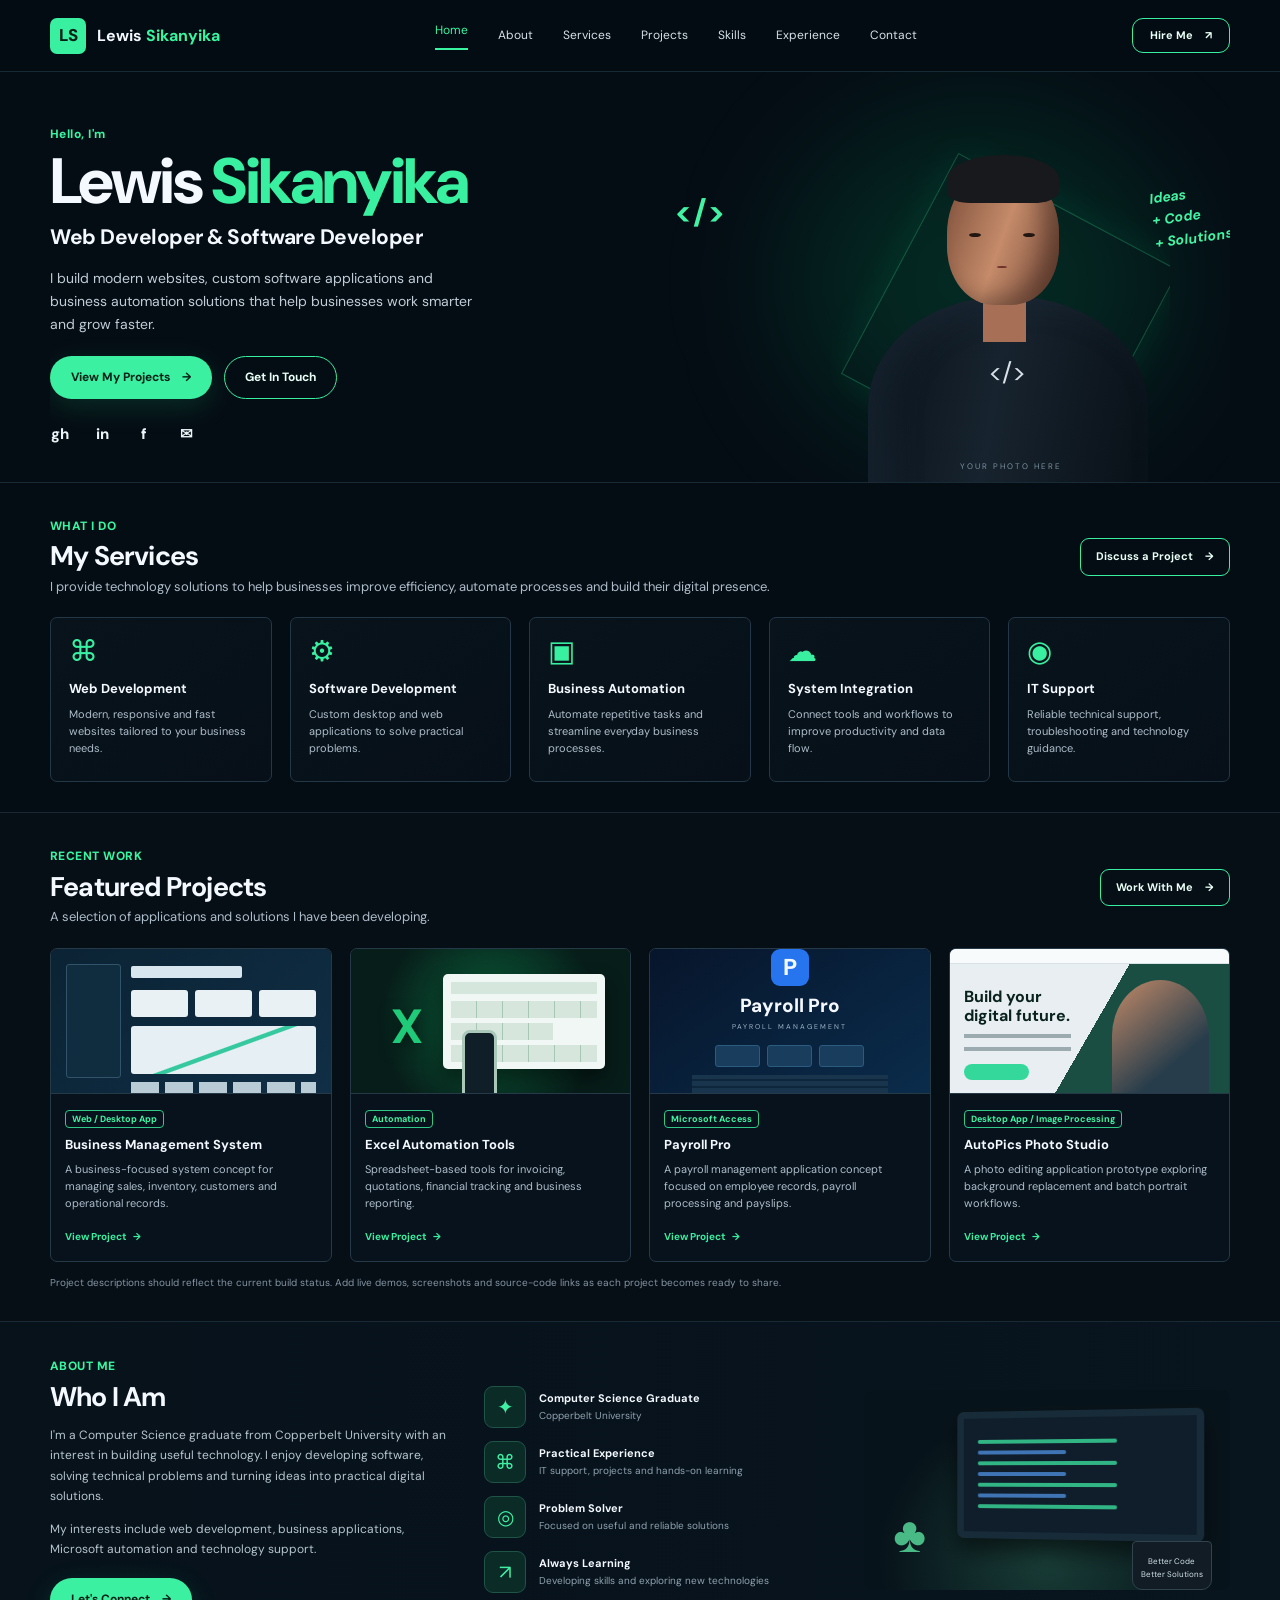
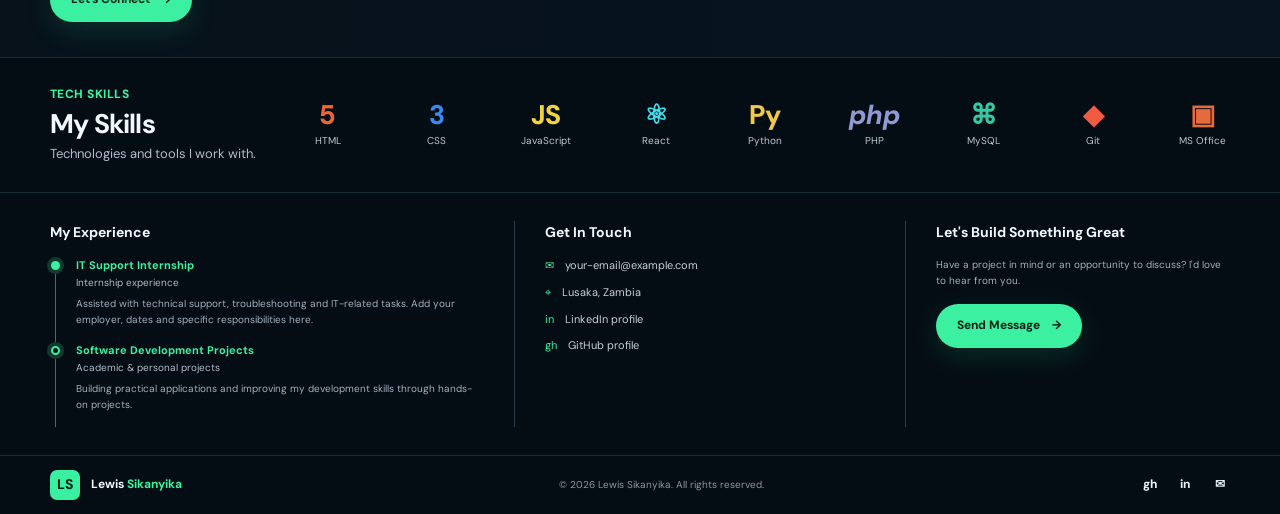
==== index.html @ c4af0a6b "Initial portfolio commit" ====
<!DOCTYPE html>
<html lang="en">
<head>
  <meta charset="UTF-8" />
  <meta name="viewport" content="width=device-width, initial-scale=1.0" />
  <meta name="description" content="Lewis Sikanyika — Computer Science graduate and software developer building websites, software applications and business automation solutions." />
  <title>Lewis Sikanyika | Software Developer</title>
  <link rel="preconnect" href="https://fonts.googleapis.com">
  <link rel="preconnect" href="https://fonts.gstatic.com" crossorigin>
  <link href="https://fonts.googleapis.com/css2?family=DM+Sans:wght@400;500;600;700;800&display=swap" rel="stylesheet">
  <link rel="stylesheet" href="style.css" />
</head>
<body>
  <header class="site-header">
    <div class="nav-wrap">
      <a class="brand" href="#home" aria-label="Lewis Sikanyika home">
        <span class="brand-mark">LS</span><span>Lewis <b>Sikanyika</b></span>
      </a>
      <button class="menu-toggle" id="menuToggle" aria-label="Open navigation" aria-expanded="false"><span></span><span></span><span></span></button>
      <nav class="nav-links" id="navLinks">
        <a class="active" href="#home">Home</a><a href="#about">About</a><a href="#services">Services</a>
        <a href="#projects">Projects</a><a href="#skills">Skills</a><a href="#experience">Experience</a><a href="#contact">Contact</a>
      </nav>
      <a class="button button-outline nav-cta" href="#contact">Hire Me <span>↗</span></a>
    </div>
  </header>

  <main>
    <section class="hero section-shell" id="home">
      <div class="hero-copy">
        <p class="eyebrow">Hello, I'm</p>
        <h1>Lewis <span>Sikanyika</span></h1>
        <h2>Web Developer &amp; Software Developer</h2>
        <p class="hero-description">I build modern websites, custom software applications and business automation solutions that help businesses work smarter and grow faster.</p>
        <div class="hero-actions">
          <a class="button button-primary" href="#projects">View My Projects <span>→</span></a>
          <a class="button button-ghost" href="#contact">Get In Touch</a>
        </div>
        <div class="social-links" aria-label="Social links">
          <a href="https://github.com/" target="_blank" rel="noreferrer" aria-label="GitHub">gh</a>
          <a href="https://www.linkedin.com/" target="_blank" rel="noreferrer" aria-label="LinkedIn">in</a>
          <a href="https://www.facebook.com/" target="_blank" rel="noreferrer" aria-label="Facebook">f</a>
          <a href="mailto:your-email@example.com" aria-label="Email">✉</a>
        </div>
      </div>
      <div class="hero-visual">
        <div class="hero-glow"></div>
        <div class="code-float code-one">&lt;/&gt;</div>
        <div class="code-float code-two">Ideas<br>+ Code<br>+ Solutions</div>
        <div class="portrait-placeholder">
          <div class="portrait-orbit"></div>
          <div class="portrait-head"></div>
          <div class="portrait-neck"></div>
          <div class="portrait-body"><span class="hoodie-mark">&lt;/&gt;</span></div>
          <div class="portrait-caption">YOUR PHOTO HERE</div>
        </div>
      </div>
    </section>

    <section class="section-block" id="services">
      <div class="section-shell">
        <div class="section-heading split-heading">
          <div><p class="eyebrow">WHAT I DO</p><h2>My Services</h2><p>I provide technology solutions to help businesses improve efficiency, automate processes and build their digital presence.</p></div>
          <a class="button button-outline small-button" href="#contact">Discuss a Project <span>→</span></a>
        </div>
        <div class="service-grid">
          <article class="service-card"><div class="service-icon">⌘</div><h3>Web Development</h3><p>Modern, responsive and fast websites tailored to your business needs.</p></article>
          <article class="service-card"><div class="service-icon">⚙</div><h3>Software Development</h3><p>Custom desktop and web applications to solve practical problems.</p></article>
          <article class="service-card"><div class="service-icon">▣</div><h3>Business Automation</h3><p>Automate repetitive tasks and streamline everyday business processes.</p></article>
          <article class="service-card"><div class="service-icon">☁</div><h3>System Integration</h3><p>Connect tools and workflows to improve productivity and data flow.</p></article>
          <article class="service-card"><div class="service-icon">◉</div><h3>IT Support</h3><p>Reliable technical support, troubleshooting and technology guidance.</p></article>
        </div>
      </div>
    </section>

    <section class="section-block projects-section" id="projects">
      <div class="section-shell">
        <div class="section-heading split-heading">
          <div><p class="eyebrow">RECENT WORK</p><h2>Featured Projects</h2><p>A selection of applications and solutions I have been developing.</p></div>
          <a class="button button-outline small-button" href="#contact">Work With Me <span>→</span></a>
        </div>
        <div class="project-grid">
          <article class="project-card">
            <div class="project-preview dashboard-preview"><div class="mock-sidebar"></div><div class="mock-main"><div class="mock-top"></div><div class="mock-stats"><i></i><i></i><i></i></div><div class="mock-chart"></div><div class="mock-lines"></div></div></div>
            <div class="project-info"><span class="tag">Web / Desktop App</span><h3>Business Management System</h3><p>A business-focused system concept for managing sales, inventory, customers and operational records.</p><a href="#contact" class="text-link">View Project <span>→</span></a></div>
          </article>
          <article class="project-card">
            <div class="project-preview excel-preview"><div class="excel-badge">X</div><div class="sheet-window"><div class="sheet-toolbar"></div><div class="sheet-grid"></div><div class="sheet-grid short"></div><div class="sheet-grid"></div></div><div class="phone-mini"></div></div>
            <div class="project-info"><span class="tag">Automation</span><h3>Excel Automation Tools</h3><p>Spreadsheet-based tools for invoicing, quotations, financial tracking and business reporting.</p><a href="#contact" class="text-link">View Project <span>→</span></a></div>
          </article>
          <article class="project-card">
            <div class="project-preview payroll-preview"><div class="payroll-logo">P</div><div class="payroll-title">Payroll Pro</div><div class="payroll-sub">PAYROLL MANAGEMENT</div><div class="payroll-panels"><i></i><i></i><i></i></div><div class="payroll-table"></div></div>
            <div class="project-info"><span class="tag">Microsoft Access</span><h3>Payroll Pro</h3><p>A payroll management application concept focused on employee records, payroll processing and payslips.</p><a href="#contact" class="text-link">View Project <span>→</span></a></div>
          </article>
          <article class="project-card">
            <div class="project-preview website-preview"><div class="website-nav"></div><div class="website-copy"><b>Build your<br>digital future.</b><i></i><i></i><span></span></div><div class="website-image"></div></div>
            <div class="project-info"><span class="tag">Desktop App / Image Processing</span><h3>AutoPics Photo Studio</h3><p>A photo editing application prototype exploring background replacement and batch portrait workflows.</p><a href="#contact" class="text-link">View Project <span>→</span></a></div>
          </article>
        </div>
        <p class="project-note">Project descriptions should reflect the current build status. Add live demos, screenshots and source-code links as each project becomes ready to share.</p>
      </div>
    </section>

    <section class="about-section" id="about">
      <div class="section-shell about-layout">
        <div class="about-copy"><p class="eyebrow">ABOUT ME</p><h2>Who I Am</h2><p>I'm a Computer Science graduate from Copperbelt University with an interest in building useful technology. I enjoy developing software, solving technical problems and turning ideas into practical digital solutions.</p><p>My interests include web development, business applications, Microsoft automation and technology support.</p><a class="button button-primary" href="#contact">Let's Connect <span>→</span></a></div>
        <div class="about-highlights">
          <div class="highlight"><span class="highlight-icon">✦</span><div><b>Computer Science Graduate</b><small>Copperbelt University</small></div></div>
          <div class="highlight"><span class="highlight-icon">⌘</span><div><b>Practical Experience</b><small>IT support, projects and hands-on learning</small></div></div>
          <div class="highlight"><span class="highlight-icon">◎</span><div><b>Problem Solver</b><small>Focused on useful and reliable solutions</small></div></div>
          <div class="highlight"><span class="highlight-icon">↗</span><div><b>Always Learning</b><small>Developing skills and exploring new technologies</small></div></div>
        </div>
        <div class="workspace-art"><div class="monitor"><div class="monitor-code"><i></i><i></i><i></i><i></i><i></i><i></i><i></i></div></div><div class="desk-plant">♣</div><div class="desk-cup">Better Code<br>Better Solutions</div></div>
      </div>
    </section>

    <section class="section-block skills-section" id="skills">
      <div class="section-shell skills-layout">
        <div><p class="eyebrow">TECH SKILLS</p><h2>My Skills</h2><p>Technologies and tools I work with.</p></div>
        <div class="skill-list">
          <div class="skill"><b class="skill-html">5</b><span>HTML</span></div><div class="skill"><b class="skill-css">3</b><span>CSS</span></div>
          <div class="skill"><b class="skill-js">JS</b><span>JavaScript</span></div><div class="skill"><b class="skill-react">⚛</b><span>React</span></div>
          <div class="skill"><b class="skill-python">Py</b><span>Python</span></div><div class="skill"><b class="skill-php">php</b><span>PHP</span></div>
          <div class="skill"><b class="skill-db">⌘</b><span>MySQL</span></div><div class="skill"><b class="skill-git">◆</b><span>Git</span></div>
          <div class="skill"><b class="skill-office">▣</b><span>MS Office</span></div>
        </div>
      </div>
    </section>

    <section class="section-block bottom-section" id="experience">
      <div class="section-shell bottom-grid">
        <div class="experience"><h3>My Experience</h3><div class="timeline-item"><span class="timeline-dot"></span><b>IT Support Internship</b><small>Internship experience</small><p>Assisted with technical support, troubleshooting and IT-related tasks. Add your employer, dates and specific responsibilities here.</p></div><div class="timeline-item"><span class="timeline-dot hollow"></span><b>Software Development Projects</b><small>Academic &amp; personal projects</small><p>Building practical applications and improving my development skills through hands-on projects.</p></div></div>
        <div class="contact-details" id="contact"><h3>Get In Touch</h3><a href="mailto:your-email@example.com">✉ <span>your-email@example.com</span></a><p>⌖ <span>Lusaka, Zambia</span></p><a href="https://www.linkedin.com/" target="_blank" rel="noreferrer">in <span>LinkedIn profile</span></a><a href="https://github.com/" target="_blank" rel="noreferrer">gh <span>GitHub profile</span></a></div>
        <div class="contact-cta"><h3>Let's Build Something Great</h3><p>Have a project in mind or an opportunity to discuss? I'd love to hear from you.</p><a class="button button-primary" href="mailto:your-email@example.com">Send Message <span>→</span></a></div>
      </div>
    </section>
  </main>

  <footer class="site-footer"><div class="section-shell footer-inner"><a class="brand" href="#home"><span class="brand-mark">LS</span><span>Lewis <b>Sikanyika</b></span></a><small>© <span id="year"></span> Lewis Sikanyika. All rights reserved.</small><div class="footer-social"><a href="https://github.com/" aria-label="GitHub">gh</a><a href="https://www.linkedin.com/" aria-label="LinkedIn">in</a><a href="mailto:your-email@example.com" aria-label="Email">✉</a></div></div></footer>
  <script src="script.js"></script>
</body>
</html>
---- style.css ----
*{box-sizing:border-box}html{scroll-behavior:smooth;scroll-padding-top:82px}body{margin:0;background:#050d14;color:#f4f8ff;font-family:"DM Sans",Arial,sans-serif;font-size:14px;line-height:1.6}a{color:inherit;text-decoration:none}.section-shell{width:min(1180px,calc(100% - 64px));margin:0 auto}.site-header{height:72px;position:sticky;top:0;z-index:20;background:rgba(5,13,20,.94);backdrop-filter:blur(16px);border-bottom:1px solid #1a2a35}.nav-wrap{height:100%;width:min(1180px,calc(100% - 64px));margin:auto;display:flex;align-items:center;justify-content:space-between;gap:25px}.brand{display:flex;align-items:center;gap:11px;font-weight:700;font-size:16px;white-space:nowrap}.brand b{color:#39f5a0}.brand-mark{width:36px;height:36px;border-radius:7px;background:#39efa0;color:#042117;display:grid;place-items:center;font-size:17px;font-weight:800}.nav-links{display:flex;align-items:center;gap:30px}.nav-links a{font-size:12px;color:#d5e0e9;transition:.2s}.nav-links a:hover,.nav-links a.active{color:#39f5a0}.nav-links a.active:after{content:"";display:block;height:2px;background:#39f5a0;margin-top:7px}.button{display:inline-flex;align-items:center;justify-content:center;gap:12px;padding:11px 20px;border-radius:30px;font-size:12px;font-weight:700;transition:.2s;border:1px solid transparent}.button:hover{transform:translateY(-2px);filter:brightness(1.1)}.button-primary{background:#3cf0a1;color:#032117;box-shadow:0 8px 28px #20e99025}.button-outline,.button-ghost{border-color:#39efa0;color:#e9fff5;background:transparent}.nav-cta{padding:8px 17px;border-radius:11px;font-size:11px}.menu-toggle{display:none;background:none;border:0;padding:8px}.menu-toggle span{display:block;width:23px;height:2px;background:#3cf0a1;margin:5px}.hero{min-height:410px;display:grid;grid-template-columns:1fr 1.05fr;align-items:center;overflow:hidden;position:relative}.hero-copy{padding:48px 0 35px;position:relative;z-index:2}.eyebrow{margin:0 0 4px;color:#39f5a0;font-size:12px;font-weight:800;letter-spacing:.04em}.hero h1{font-size:clamp(42px,5vw,65px);line-height:1.05;letter-spacing:-2.6px;margin:0 0 6px;font-weight:800}.hero h1 span{color:#39efa0}.hero h2{font-size:21px;margin:0 0 12px;letter-spacing:-.5px}.hero-description{max-width:440px;color:#c0ccd6;font-size:14px;line-height:1.65;margin:0 0 20px}.hero-actions{display:flex;gap:12px;flex-wrap:wrap}.social-links{display:flex;gap:22px;margin-top:23px}.social-links a,.footer-social a{font-weight:800;font-size:15px;color:#eaf4f7;width:20px;height:20px;display:grid;place-items:center}.social-links a:hover,.footer-social a:hover{color:#39efa0}.hero-visual{height:410px;position:relative;align-self:stretch}.hero-glow{position:absolute;width:380px;height:330px;right:10%;top:45px;background:#00e78a20;filter:blur(65px);border-radius:50%}.portrait-placeholder{position:absolute;bottom:0;right:10%;width:340px;height:350px;overflow:hidden}.portrait-head{position:absolute;z-index:2;width:112px;height:138px;border-radius:48% 48% 42% 42%;background:linear-gradient(110deg,#7a4c38,#c58b6a 50%,#6e4435);top:35px;left:117px;box-shadow:inset -15px -8px 20px #1a0f0b55}.portrait-head:before{content:"";position:absolute;top:-12px;left:0;width:112px;height:48px;background:#17191c;border-radius:60% 60% 28% 25%}.portrait-head:after{content:"";position:absolute;top:66px;left:22px;width:12px;height:4px;border-radius:50%;background:#211610;box-shadow:54px 0 #211610,27px 32px 0 -1px #6f3029}.portrait-neck{position:absolute;z-index:1;top:157px;left:153px;width:43px;height:53px;background:#a76f55}.portrait-body{position:absolute;bottom:-45px;left:38px;width:280px;height:230px;border-radius:48% 48% 0 0;background:linear-gradient(100deg,#08111a,#17232e 45%,#080f16);box-shadow:inset 20px 0 35px #293b4a55}.hoodie-mark{position:absolute;top:55px;left:120px;font-size:26px;color:#d6e1e9}.portrait-caption{position:absolute;bottom:9px;left:130px;font-size:8px;letter-spacing:2px;color:#7b929f;z-index:4}.portrait-orbit{position:absolute;width:250px;height:250px;border:1px solid #39efa044;transform:rotate(28deg);left:55px;top:65px;box-shadow:0 0 40px #00ff9d15}.code-float{position:absolute;color:#42f3a3;z-index:5;font-size:17px;font-weight:700}.code-one{top:115px;left:8%;font-size:32px}.code-two{top:110px;right:0;font-size:14px;font-style:italic;line-height:1.6;transform:rotate(-8deg)}.section-block{padding:34px 0 30px;border-top:1px solid #1a2a35}.section-heading{margin-bottom:20px}.section-heading h2,.about-copy h2,.skills-layout h2{font-size:27px;line-height:1.2;margin:0 0 4px;letter-spacing:-.8px}.section-heading p:not(.eyebrow),.skills-layout>div:first-child>p:not(.eyebrow){color:#aebdca;margin:0;font-size:13px}.split-heading{display:flex;align-items:center;justify-content:space-between;gap:20px}.small-button{font-size:11px;padding:9px 15px;border-radius:9px}.service-grid{display:grid;grid-template-columns:repeat(5,1fr);gap:18px}.service-card{min-height:165px;padding:19px 18px;border:1px solid #243746;border-radius:7px;background:linear-gradient(145deg,#08131c,#071019);transition:.25s}.service-card:hover,.project-card:hover{transform:translateY(-4px);border-color:#36d99566;box-shadow:0 12px 32px #0005}.service-icon{font-size:29px;line-height:1;color:#39efa0;margin-bottom:13px}.service-card h3{font-size:13px;margin:0 0 6px}.service-card p{font-size:11px;color:#aebdca;line-height:1.55;margin:0}.projects-section{background:#060e16}.project-grid{display:grid;grid-template-columns:repeat(4,1fr);gap:18px}.project-card{border:1px solid #263947;border-radius:7px;overflow:hidden;background:#07121c;transition:.25s}.project-preview{height:145px;position:relative;overflow:hidden;background:#0b1b29;border-bottom:1px solid #263947}.project-info{padding:12px 14px 15px}.tag{display:inline-block;color:#42f4a3;border:1px solid #31c987;border-radius:4px;padding:1px 6px;font-size:9px;font-weight:700}.project-info h3{font-size:13px;margin:7px 0 5px}.project-info p{font-size:11px;color:#aebdca;line-height:1.55;min-height:50px;margin:0 0 12px}.text-link{font-size:10px;color:#39efa0;font-weight:700}.text-link span{margin-left:5px}.dashboard-preview{display:flex;padding:15px;gap:10px;background:linear-gradient(140deg,#0b2334,#102e45)}.mock-sidebar{width:22%;border-radius:3px;background:#102d40;border:1px solid #31546a}.mock-main{flex:1}.mock-top{height:12px;background:#d7e6ef;border-radius:2px;width:60%;margin:2px 0 12px}.mock-stats{display:flex;gap:7px}.mock-stats i{height:27px;flex:1;background:#e9f1f5;border-radius:3px}.mock-chart{height:48px;margin-top:9px;background:linear-gradient(160deg,transparent 48%,#36c9a0 49%,#36c9a0 52%,transparent 53%),#e6eff4;border-radius:3px}.mock-lines{height:12px;margin-top:8px;background:repeating-linear-gradient(90deg,#b9cbd5 0 28px,transparent 28px 34px)}.excel-preview{background:radial-gradient(circle at 50% 50%,#0b653e,#071d19 70%);display:grid;place-items:center}.excel-badge{position:absolute;left:15%;top:28%;font-size:48px;font-weight:800;color:#1fca79;text-shadow:0 5px 15px #0008}.sheet-window{position:absolute;width:58%;height:95px;right:9%;top:25px;background:#f1f7f5;border-radius:5px;padding:8px;box-shadow:0 10px 20px #0007}.sheet-toolbar{height:12px;background:#d5e7dd;margin-bottom:7px}.sheet-grid{height:17px;margin-bottom:5px;background:repeating-linear-gradient(90deg,#d7e6dd 0 25px,#a7c7b5 25px 26px)}.sheet-grid.short{width:70%}.phone-mini{position:absolute;bottom:-12px;left:40%;width:35px;height:75px;background:#101e28;border:3px solid #a9c8ba;border-radius:8px}.payroll-preview{background:linear-gradient(145deg,#07152b,#0a2c4b);display:flex;flex-direction:column;align-items:center;justify-content:center}.payroll-logo{width:38px;height:38px;border-radius:9px;background:#2675ef;display:grid;place-items:center;font-size:23px;font-weight:800;margin-bottom:5px}.payroll-title{font-size:19px;font-weight:800}.payroll-sub{font-size:7px;letter-spacing:2px;color:#9fb5c9}.payroll-panels{display:flex;gap:7px;margin-top:13px}.payroll-panels i{width:45px;height:22px;background:#193d5d;border:1px solid #2c5b80;border-radius:3px}.payroll-table{width:70%;height:24px;margin-top:8px;background:repeating-linear-gradient(0deg,#18354d 0 5px,#0e263b 5px 7px)}.website-preview{background:linear-gradient(120deg,#e8eef1 0 52%,#1a4e43 52%);color:#09221d}.website-nav{height:15px;background:#f8fbfc;border-bottom:1px solid #d8e1e4}.website-copy{position:absolute;left:14px;top:38px;width:48%;font-size:16px;line-height:1.2}.website-copy i{display:block;width:80%;height:4px;background:#9cabb0;margin-top:9px}.website-copy span{display:block;width:65px;height:16px;border-radius:10px;background:#35d89b;margin-top:13px}.website-image{position:absolute;right:7%;bottom:0;width:35%;height:78%;border-radius:50% 50% 0 0;background:linear-gradient(140deg,#c38a68,#273d4b 70%);}.project-note{font-size:10px;color:#8395a3;margin:13px 0 0}.about-section{border-top:1px solid #1a2a35;background:linear-gradient(90deg,#07121b,#08141e);padding:35px 0}.about-layout{display:grid;grid-template-columns:1.1fr .95fr 1fr;gap:32px;align-items:center}.about-copy h2{font-size:27px;margin-bottom:10px}.about-copy>p:not(.eyebrow){color:#b7c4ce;font-size:12px;line-height:1.7}.about-copy .button{margin-top:7px}.about-highlights{display:grid;gap:13px}.highlight{display:flex;align-items:center;gap:13px}.highlight-icon{width:42px;height:42px;border:1px solid #1e5547;background:#0b2b27;color:#40efa3;border-radius:9px;display:grid;place-items:center;font-size:20px}.highlight b,.highlight small{display:block}.highlight b{font-size:11px}.highlight small{font-size:10px;color:#8fa2af}.workspace-art{height:200px;position:relative;background:radial-gradient(ellipse at 50% 85%,#183c36,#07131a 65%);border-radius:8px;overflow:hidden}.monitor{position:absolute;width:68%;height:130px;right:8%;top:20px;background:#101e2b;border:7px solid #182b38;border-radius:7px;box-shadow:0 12px 22px #0008;transform:perspective(500px) rotateY(-8deg)}.monitor-code{padding:15px}.monitor-code i{display:block;height:4px;width:70%;margin:7px 0;background:#3bdb9b;border-radius:4px;opacity:.8}.monitor-code i:nth-child(2n){width:45%;background:#4b8bd7}.desk-plant{position:absolute;left:8%;bottom:15px;color:#49b985;font-size:50px}.desk-cup{position:absolute;right:5%;bottom:0;background:#111c25;border:1px solid #31434c;border-radius:4px 4px 10px 10px;padding:13px 8px 8px;font-size:8px;text-align:center;color:#d3e2e8}.skills-section{padding:27px 0}.skills-layout{display:grid;grid-template-columns:220px 1fr;align-items:center;gap:30px}.skill-list{display:flex;justify-content:space-between;gap:14px;flex-wrap:wrap}.skill{display:flex;align-items:center;flex-direction:column;gap:5px;min-width:55px}.skill b{font-size:27px;line-height:1;font-weight:800}.skill span{font-size:10px;color:#b9c7d0}.skill-html{color:#f06435}.skill-css{color:#3989ee}.skill-js{color:#f3d33c}.skill-react{color:#42d9e8}.skill-python{color:#f0c84a}.skill-php{color:#8f9ad5;font-style:italic}.skill-db{color:#38c7a0}.skill-git{color:#f05b42}.skill-office{color:#e66b3c}.bottom-section{padding:28px 0;border-bottom:1px solid #1a2a35}.bottom-grid{display:grid;grid-template-columns:1.2fr 1fr .9fr;gap:30px}.bottom-grid>div+div{border-left:1px solid #263946;padding-left:30px}.bottom-grid h3{font-size:14px;margin:0 0 14px}.timeline-item{position:relative;padding-left:20px;border-left:1px solid #2e7961;margin-left:5px;padding-bottom:14px}.timeline-dot{position:absolute;width:9px;height:9px;border-radius:50%;background:#3cf0a1;left:-5px;top:4px;box-shadow:0 0 0 4px #12392e}.timeline-dot.hollow{background:#07121b;border:2px solid #3cf0a1}.timeline-item b,.timeline-item small{display:block}.timeline-item b{font-size:11px;color:#3cf0a1}.timeline-item small{font-size:10px;color:#aebdca}.timeline-item p,.contact-cta p{font-size:10px;color:#9fb0bd;margin:5px 0 0}.contact-details a,.contact-details p{display:flex;gap:11px;align-items:center;font-size:11px;color:#3cf0a1;margin:9px 0}.contact-details a span,.contact-details p span{color:#c4d0d8}.contact-cta .button{margin-top:15px}.site-footer{padding:14px 0}.footer-inner{display:flex;align-items:center;justify-content:space-between;gap:20px}.footer-inner .brand{font-size:12px}.footer-inner .brand-mark{width:30px;height:30px;font-size:14px}.footer-inner small{font-size:10px;color:#8799a6}.footer-social{display:flex;gap:15px}.footer-social a{font-size:12px}
@media(max-width:900px){.nav-links{gap:15px}.service-grid{grid-template-columns:repeat(3,1fr)}.project-grid{grid-template-columns:repeat(2,1fr)}.about-layout{grid-template-columns:1fr 1fr}.workspace-art{grid-column:1/-1}.bottom-grid{grid-template-columns:1fr 1fr}.contact-cta{grid-column:1/-1;border-left:0!important;padding-left:0!important;border-top:1px solid #263946;padding-top:20px}.skills-layout{grid-template-columns:1fr}.skill-list{justify-content:flex-start;gap:24px}}
@media(max-width:650px){.section-shell,.nav-wrap{width:min(100% - 36px,520px)}.site-header{height:64px}.menu-toggle{display:block;margin-left:auto}.nav-cta{display:none}.nav-links{display:none;position:absolute;top:63px;left:0;right:0;padding:18px;background:#07121b;border-bottom:1px solid #253744;flex-direction:column;align-items:stretch;gap:0}.nav-links.open{display:flex}.nav-links a{padding:10px 4px}.nav-links a.active:after{display:none}.hero{grid-template-columns:1fr;min-height:0;padding-top:35px}.hero-copy{padding:0 0 8px}.hero h1{font-size:47px}.hero h2{font-size:17px}.hero-description{font-size:13px}.hero-visual{height:285px;margin-top:5px}.portrait-placeholder{transform:scale(.78);transform-origin:bottom center;right:calc(50% - 170px)}.code-one{left:7%;top:85px}.code-two{right:5%;top:55px}.split-heading{align-items:flex-start}.split-heading .small-button{display:none}.section-block{padding:27px 0}.section-heading h2,.about-copy h2,.skills-layout h2{font-size:24px}.service-grid{grid-template-columns:1fr 1fr;gap:10px}.service-card{padding:15px;min-height:155px}.service-card h3{font-size:12px}.project-grid{gap:12px}.project-preview{height:112px}.project-info{padding:10px}.project-info h3{font-size:12px}.project-info p{font-size:10px;min-height:65px}.about-layout{grid-template-columns:1fr;gap:25px}.workspace-art{grid-column:auto}.about-section{padding:28px 0}.skills-layout{gap:20px}.skill-list{display:grid;grid-template-columns:repeat(3,1fr);gap:20px}.bottom-grid{grid-template-columns:1fr;gap:22px}.bottom-grid>div+div{border-left:0;border-top:1px solid #263946;padding:20px 0 0}.contact-cta{grid-column:auto}.footer-inner{flex-wrap:wrap}.footer-inner small{order:3;width:100%;text-align:center}.footer-social{margin-left:auto}}
@media(max-width:390px){.hero h1{font-size:40px}.hero-actions .button{padding:10px 14px}.service-grid{grid-template-columns:1fr}.project-grid{grid-template-columns:1fr}.project-preview{height:150px}.project-info p{min-height:0}.code-two{font-size:11px}}
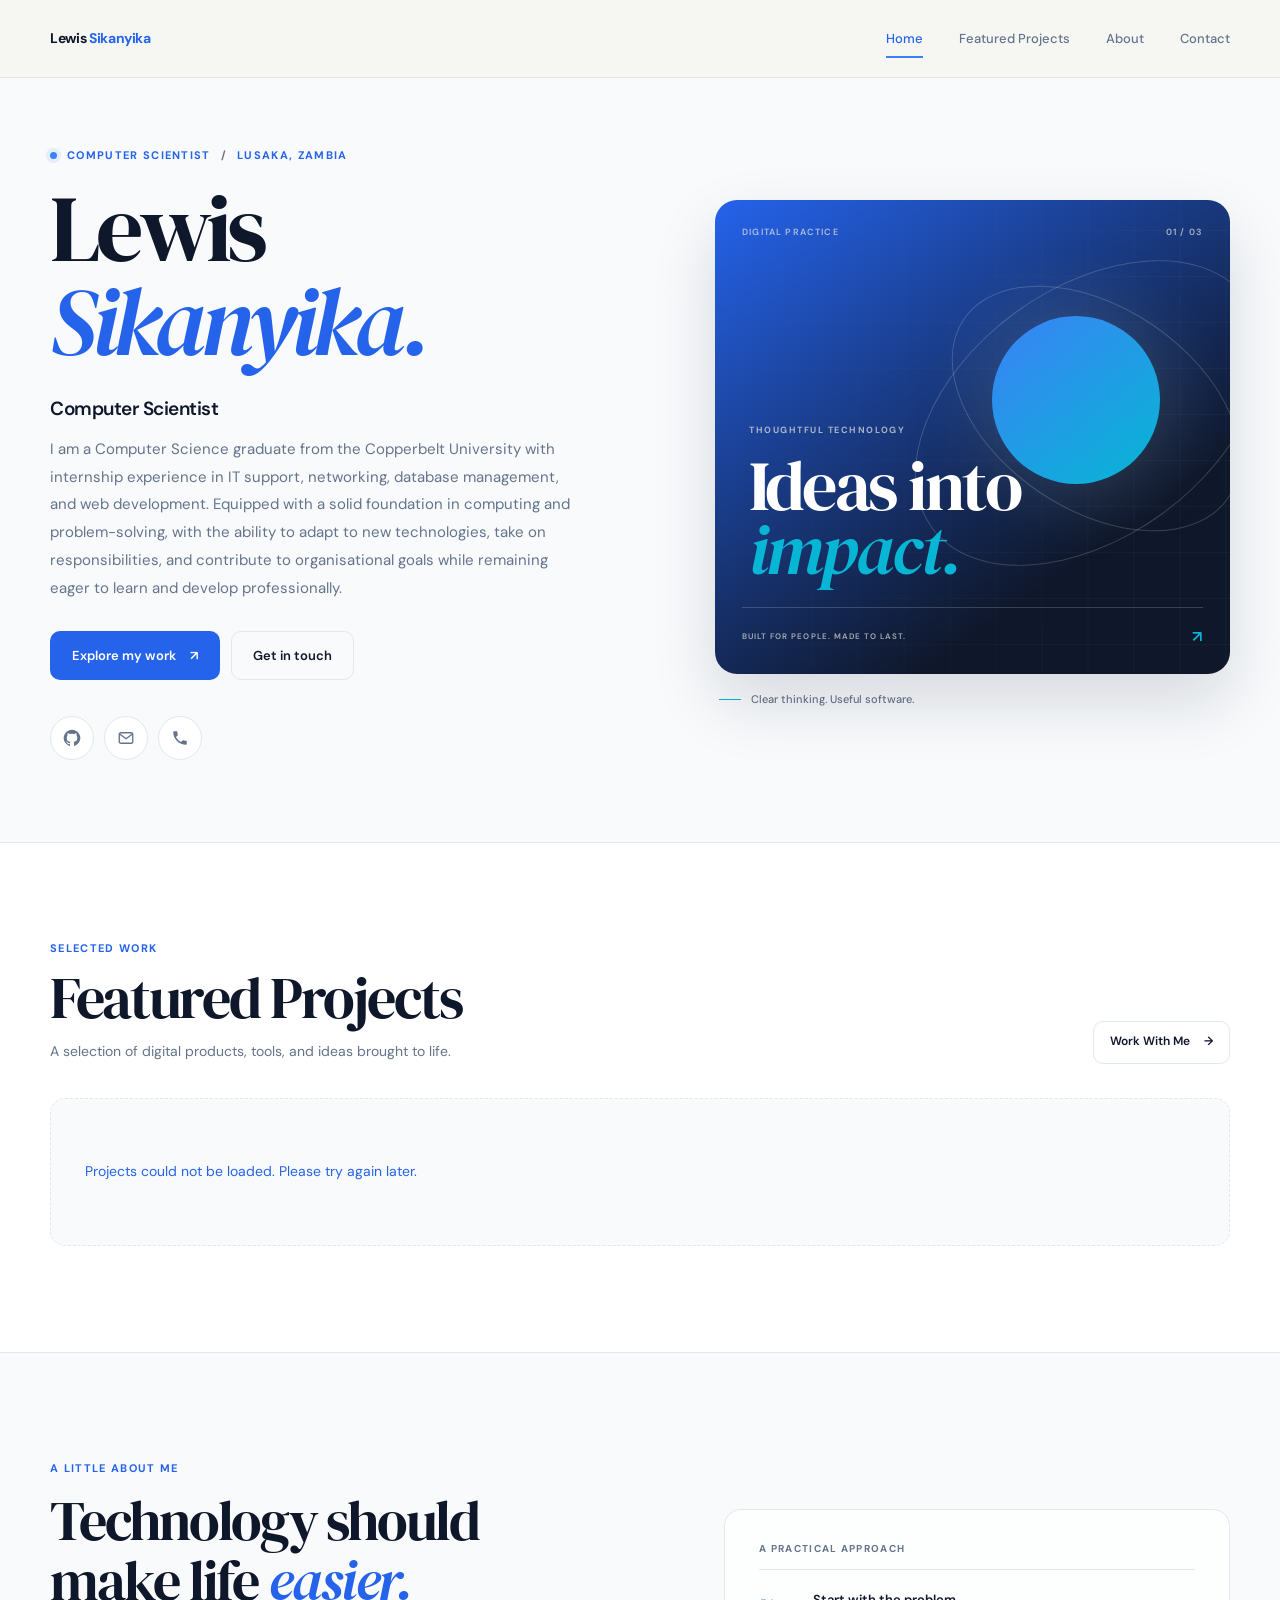
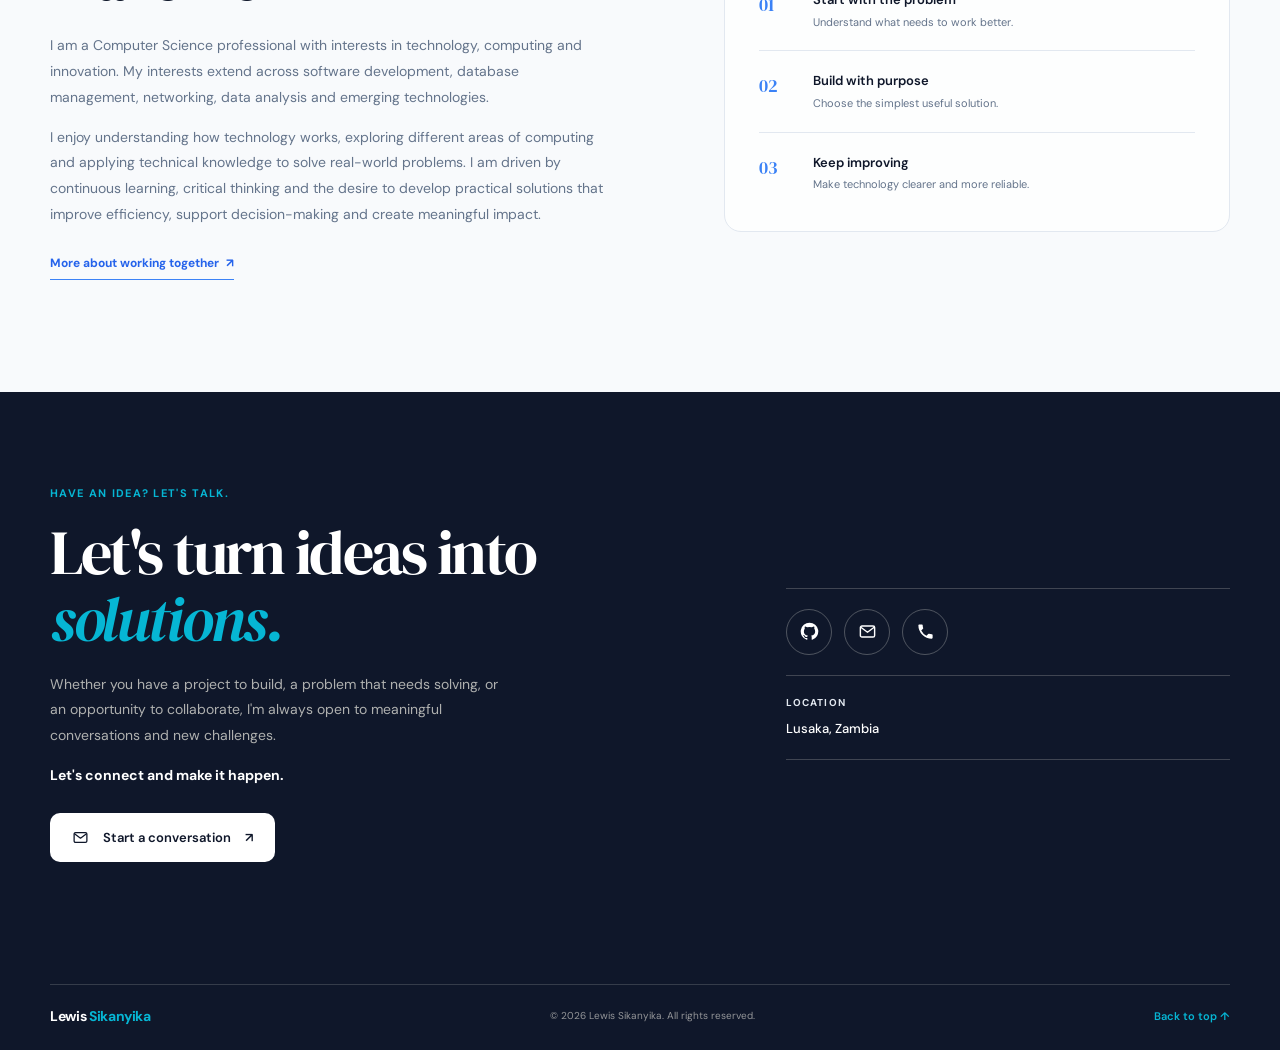
==== commit abc330d6: "personal portfolio" ====
--- a/index.html
+++ b/index.html
@@ -3,140 +3,97 @@
 <head>
   <meta charset="UTF-8" />
   <meta name="viewport" content="width=device-width, initial-scale=1.0" />
-  <meta name="description" content="Lewis Sikanyika — Computer Science graduate and software developer building websites, software applications and business automation solutions." />
-  <title>Lewis Sikanyika | Software Developer</title>
+  <meta name="description" content="Lewis Sikanyika — Computer Scientist and Copperbelt University graduate creating websites, software applications, and business automation solutions." />
+  <title>Lewis Sikanyika | Computer Scientist</title>
   <link rel="preconnect" href="https://fonts.googleapis.com">
   <link rel="preconnect" href="https://fonts.gstatic.com" crossorigin>
-  <link href="https://fonts.googleapis.com/css2?family=DM+Sans:wght@400;500;600;700;800&display=swap" rel="stylesheet">
-  <link rel="stylesheet" href="style.css" />
+  <link href="https://fonts.googleapis.com/css2?family=DM+Sans:wght@400;500;600;700;800&family=DM+Serif+Display:ital@0;1&display=swap" rel="stylesheet">
+  <link rel="stylesheet" href="style.css?v=8" />
 </head>
 <body>
   <header class="site-header">
     <div class="nav-wrap">
       <a class="brand" href="#home" aria-label="Lewis Sikanyika home">
-        <span class="brand-mark">LS</span><span>Lewis <b>Sikanyika</b></span>
+        <span>Lewis <b>Sikanyika</b></span>
       </a>
       <button class="menu-toggle" id="menuToggle" aria-label="Open navigation" aria-expanded="false"><span></span><span></span><span></span></button>
       <nav class="nav-links" id="navLinks">
-        <a class="active" href="#home">Home</a><a href="#about">About</a><a href="#services">Services</a>
-        <a href="#projects">Projects</a><a href="#skills">Skills</a><a href="#experience">Experience</a><a href="#contact">Contact</a>
+        <a class="active" href="#home">Home</a><a href="#projects">Featured Projects</a>
+        <a href="#about">About</a><a href="#contact">Contact</a>
       </nav>
-      <a class="button button-outline nav-cta" href="#contact">Hire Me <span>↗</span></a>
     </div>
   </header>
 
   <main>
     <section class="hero section-shell" id="home">
       <div class="hero-copy">
-        <p class="eyebrow">Hello, I'm</p>
-        <h1>Lewis <span>Sikanyika</span></h1>
-        <h2>Web Developer &amp; Software Developer</h2>
-        <p class="hero-description">I build modern websites, custom software applications and business automation solutions that help businesses work smarter and grow faster.</p>
+        <p class="eyebrow"><span class="eyebrow-dot"></span> Computer scientist <span class="eyebrow-divider">/</span> Lusaka, Zambia</p>
+        <h1>Lewis<br><span>Sikanyika.</span></h1>
+        <h2>Computer Scientist</h2>
+        <p class="hero-description">I am a Computer Science graduate from the Copperbelt University with internship experience in IT support, networking, database management, and web development. Equipped with a solid foundation in computing and problem-solving, with the ability to adapt to new technologies, take on responsibilities, and contribute to organisational goals while remaining eager to learn and develop professionally.</p>
         <div class="hero-actions">
-          <a class="button button-primary" href="#projects">View My Projects <span>→</span></a>
-          <a class="button button-ghost" href="#contact">Get In Touch</a>
+          <a class="button button-primary" href="#projects">Explore my work <span>↗</span></a>
+          <a class="button button-ghost" href="#contact">Get in touch</a>
         </div>
         <div class="social-links" aria-label="Social links">
-          <a href="https://github.com/" target="_blank" rel="noreferrer" aria-label="GitHub">gh</a>
-          <a href="https://www.linkedin.com/" target="_blank" rel="noreferrer" aria-label="LinkedIn">in</a>
-          <a href="https://www.facebook.com/" target="_blank" rel="noreferrer" aria-label="Facebook">f</a>
-          <a href="mailto:your-email@example.com" aria-label="Email">✉</a>
+          <a href="https://github.com/SIKANYIKA-LEWIS" target="_blank" rel="noreferrer" aria-label="GitHub profile" title="GitHub"><svg class="social-icon" viewBox="0 0 24 24" aria-hidden="true"><path fill="currentColor" d="M12 .9a11.1 11.1 0 0 0-3.51 21.63c.55.1.76-.24.76-.53v-1.87c-3.1.67-3.75-1.32-3.75-1.32-.5-1.29-1.23-1.63-1.23-1.63-1.01-.69.08-.67.08-.67 1.12.08 1.71 1.15 1.71 1.15.99 1.7 2.6 1.21 3.24.92.1-.72.39-1.21.71-1.49-2.47-.28-5.07-1.24-5.07-5.52 0-1.22.44-2.21 1.15-2.99-.12-.28-.5-1.42.11-2.95 0 0 .94-.3 3.05 1.14a10.6 10.6 0 0 1 5.55 0c2.11-1.44 3.05-1.14 3.05-1.14.61 1.53.23 2.67.11 2.95.72.78 1.15 1.77 1.15 2.99 0 4.29-2.61 5.23-5.1 5.51.4.35.75 1.02.75 2.06V22c0 .29.2.63.77.52A11.1 11.1 0 0 0 12 .9Z"/></svg></a>
+          <a href="mailto:lewissikanyika35@gmail.com" aria-label="Send email" title="Email"><svg class="social-icon" viewBox="0 0 24 24" aria-hidden="true"><rect x="3" y="5" width="18" height="14" rx="2" fill="none" stroke="currentColor" stroke-width="1.8"/><path d="m4 7 8 6 8-6" fill="none" stroke="currentColor" stroke-width="1.8" stroke-linecap="round" stroke-linejoin="round"/></svg></a>
+          <a href="tel:+260973742538" aria-label="Call Lewis" title="Call"><svg class="social-icon" viewBox="0 0 24 24" aria-hidden="true"><path d="M6.62 10.79a15.05 15.05 0 0 0 6.59 6.59l2.2-2.2a1 1 0 0 1 1.02-.24c1.12.37 2.33.57 3.57.57a1 1 0 0 1 1 1V20a1 1 0 0 1-1 1A17 17 0 0 1 3 4a1 1 0 0 1 1-1h3.49a1 1 0 0 1 1 1c0 1.25.2 2.45.57 3.57a1 1 0 0 1-.25 1.02z" fill="currentColor"/></svg></a>
         </div>
       </div>
-      <div class="hero-visual">
-        <div class="hero-glow"></div>
-        <div class="code-float code-one">&lt;/&gt;</div>
-        <div class="code-float code-two">Ideas<br>+ Code<br>+ Solutions</div>
-        <div class="portrait-placeholder">
-          <div class="portrait-orbit"></div>
-          <div class="portrait-head"></div>
-          <div class="portrait-neck"></div>
-          <div class="portrait-body"><span class="hoodie-mark">&lt;/&gt;</span></div>
-          <div class="portrait-caption">YOUR PHOTO HERE</div>
+      <div class="hero-visual" aria-label="Ideas shaped into useful software">
+        <div class="visual-card">
+          <div class="visual-top"><span>DIGITAL PRACTICE</span><span>01 / 03</span></div>
+          <div class="visual-orbit visual-orbit-one"></div>
+          <div class="visual-orbit visual-orbit-two"></div>
+          <div class="visual-sun"></div>
+          <div class="visual-copy"><span>THOUGHTFUL TECHNOLOGY</span><p>Ideas into<br><em>impact.</em></p></div>
+          <div class="visual-bottom"><span>BUILT FOR PEOPLE. MADE TO LAST.</span><span>↗</span></div>
         </div>
-      </div>
-    </section>
-
-    <section class="section-block" id="services">
-      <div class="section-shell">
-        <div class="section-heading split-heading">
-          <div><p class="eyebrow">WHAT I DO</p><h2>My Services</h2><p>I provide technology solutions to help businesses improve efficiency, automate processes and build their digital presence.</p></div>
-          <a class="button button-outline small-button" href="#contact">Discuss a Project <span>→</span></a>
-        </div>
-        <div class="service-grid">
-          <article class="service-card"><div class="service-icon">⌘</div><h3>Web Development</h3><p>Modern, responsive and fast websites tailored to your business needs.</p></article>
-          <article class="service-card"><div class="service-icon">⚙</div><h3>Software Development</h3><p>Custom desktop and web applications to solve practical problems.</p></article>
-          <article class="service-card"><div class="service-icon">▣</div><h3>Business Automation</h3><p>Automate repetitive tasks and streamline everyday business processes.</p></article>
-          <article class="service-card"><div class="service-icon">☁</div><h3>System Integration</h3><p>Connect tools and workflows to improve productivity and data flow.</p></article>
-          <article class="service-card"><div class="service-icon">◉</div><h3>IT Support</h3><p>Reliable technical support, troubleshooting and technology guidance.</p></article>
-        </div>
+        <div class="visual-caption"><span class="caption-line"></span> Clear thinking. Useful software.</div>
       </div>
     </section>
 
     <section class="section-block projects-section" id="projects">
       <div class="section-shell">
         <div class="section-heading split-heading">
-          <div><p class="eyebrow">RECENT WORK</p><h2>Featured Projects</h2><p>A selection of applications and solutions I have been developing.</p></div>
+          <div><p class="eyebrow">SELECTED WORK</p><h2>Featured Projects</h2><p>A selection of digital products, tools, and ideas brought to life.</p></div>
           <a class="button button-outline small-button" href="#contact">Work With Me <span>→</span></a>
         </div>
-        <div class="project-grid">
-          <article class="project-card">
-            <div class="project-preview dashboard-preview"><div class="mock-sidebar"></div><div class="mock-main"><div class="mock-top"></div><div class="mock-stats"><i></i><i></i><i></i></div><div class="mock-chart"></div><div class="mock-lines"></div></div></div>
-            <div class="project-info"><span class="tag">Web / Desktop App</span><h3>Business Management System</h3><p>A business-focused system concept for managing sales, inventory, customers and operational records.</p><a href="#contact" class="text-link">View Project <span>→</span></a></div>
-          </article>
-          <article class="project-card">
-            <div class="project-preview excel-preview"><div class="excel-badge">X</div><div class="sheet-window"><div class="sheet-toolbar"></div><div class="sheet-grid"></div><div class="sheet-grid short"></div><div class="sheet-grid"></div></div><div class="phone-mini"></div></div>
-            <div class="project-info"><span class="tag">Automation</span><h3>Excel Automation Tools</h3><p>Spreadsheet-based tools for invoicing, quotations, financial tracking and business reporting.</p><a href="#contact" class="text-link">View Project <span>→</span></a></div>
-          </article>
-          <article class="project-card">
-            <div class="project-preview payroll-preview"><div class="payroll-logo">P</div><div class="payroll-title">Payroll Pro</div><div class="payroll-sub">PAYROLL MANAGEMENT</div><div class="payroll-panels"><i></i><i></i><i></i></div><div class="payroll-table"></div></div>
-            <div class="project-info"><span class="tag">Microsoft Access</span><h3>Payroll Pro</h3><p>A payroll management application concept focused on employee records, payroll processing and payslips.</p><a href="#contact" class="text-link">View Project <span>→</span></a></div>
-          </article>
-          <article class="project-card">
-            <div class="project-preview website-preview"><div class="website-nav"></div><div class="website-copy"><b>Build your<br>digital future.</b><i></i><i></i><span></span></div><div class="website-image"></div></div>
-            <div class="project-info"><span class="tag">Desktop App / Image Processing</span><h3>AutoPics Photo Studio</h3><p>A photo editing application prototype exploring background replacement and batch portrait workflows.</p><a href="#contact" class="text-link">View Project <span>→</span></a></div>
-          </article>
+        <div class="project-grid" id="projectGrid" aria-live="polite">
+          <p class="projects-status">Loading projects…</p>
         </div>
-        <p class="project-note">Project descriptions should reflect the current build status. Add live demos, screenshots and source-code links as each project becomes ready to share.</p>
       </div>
     </section>
 
     <section class="about-section" id="about">
       <div class="section-shell about-layout">
-        <div class="about-copy"><p class="eyebrow">ABOUT ME</p><h2>Who I Am</h2><p>I'm a Computer Science graduate from Copperbelt University with an interest in building useful technology. I enjoy developing software, solving technical problems and turning ideas into practical digital solutions.</p><p>My interests include web development, business applications, Microsoft automation and technology support.</p><a class="button button-primary" href="#contact">Let's Connect <span>→</span></a></div>
+        <div class="about-copy"><p class="eyebrow">A LITTLE ABOUT ME</p><h2>Technology should make life <em>easier.</em></h2><p>I am a Computer Science professional with interests in technology, computing and innovation. My interests extend across software development, database management, networking, data analysis and emerging technologies.</p><p>I enjoy understanding how technology works, exploring different areas of computing and applying technical knowledge to solve real-world problems. I am driven by continuous learning, critical thinking and the desire to develop practical solutions that improve efficiency, support decision-making and create meaningful impact.</p><a class="text-link about-link" href="#contact">More about working together <span>↗</span></a></div>
         <div class="about-highlights">
-          <div class="highlight"><span class="highlight-icon">✦</span><div><b>Computer Science Graduate</b><small>Copperbelt University</small></div></div>
-          <div class="highlight"><span class="highlight-icon">⌘</span><div><b>Practical Experience</b><small>IT support, projects and hands-on learning</small></div></div>
-          <div class="highlight"><span class="highlight-icon">◎</span><div><b>Problem Solver</b><small>Focused on useful and reliable solutions</small></div></div>
-          <div class="highlight"><span class="highlight-icon">↗</span><div><b>Always Learning</b><small>Developing skills and exploring new technologies</small></div></div>
-        </div>
-        <div class="workspace-art"><div class="monitor"><div class="monitor-code"><i></i><i></i><i></i><i></i><i></i><i></i><i></i></div></div><div class="desk-plant">♣</div><div class="desk-cup">Better Code<br>Better Solutions</div></div>
-      </div>
-    </section>
-
-    <section class="section-block skills-section" id="skills">
-      <div class="section-shell skills-layout">
-        <div><p class="eyebrow">TECH SKILLS</p><h2>My Skills</h2><p>Technologies and tools I work with.</p></div>
-        <div class="skill-list">
-          <div class="skill"><b class="skill-html">5</b><span>HTML</span></div><div class="skill"><b class="skill-css">3</b><span>CSS</span></div>
-          <div class="skill"><b class="skill-js">JS</b><span>JavaScript</span></div><div class="skill"><b class="skill-react">⚛</b><span>React</span></div>
-          <div class="skill"><b class="skill-python">Py</b><span>Python</span></div><div class="skill"><b class="skill-php">php</b><span>PHP</span></div>
-          <div class="skill"><b class="skill-db">⌘</b><span>MySQL</span></div><div class="skill"><b class="skill-git">◆</b><span>Git</span></div>
-          <div class="skill"><b class="skill-office">▣</b><span>MS Office</span></div>
+          <p class="highlights-heading">A practical approach</p>
+          <div class="highlight"><span class="highlight-number">01</span><div><b>Start with the problem</b><small>Understand what needs to work better.</small></div></div>
+          <div class="highlight"><span class="highlight-number">02</span><div><b>Build with purpose</b><small>Choose the simplest useful solution.</small></div></div>
+          <div class="highlight"><span class="highlight-number">03</span><div><b>Keep improving</b><small>Make technology clearer and more reliable.</small></div></div>
         </div>
       </div>
     </section>
 
-    <section class="section-block bottom-section" id="experience">
-      <div class="section-shell bottom-grid">
-        <div class="experience"><h3>My Experience</h3><div class="timeline-item"><span class="timeline-dot"></span><b>IT Support Internship</b><small>Internship experience</small><p>Assisted with technical support, troubleshooting and IT-related tasks. Add your employer, dates and specific responsibilities here.</p></div><div class="timeline-item"><span class="timeline-dot hollow"></span><b>Software Development Projects</b><small>Academic &amp; personal projects</small><p>Building practical applications and improving my development skills through hands-on projects.</p></div></div>
-        <div class="contact-details" id="contact"><h3>Get In Touch</h3><a href="mailto:your-email@example.com">✉ <span>your-email@example.com</span></a><p>⌖ <span>Lusaka, Zambia</span></p><a href="https://www.linkedin.com/" target="_blank" rel="noreferrer">in <span>LinkedIn profile</span></a><a href="https://github.com/" target="_blank" rel="noreferrer">gh <span>GitHub profile</span></a></div>
-        <div class="contact-cta"><h3>Let's Build Something Great</h3><p>Have a project in mind or an opportunity to discuss? I'd love to hear from you.</p><a class="button button-primary" href="mailto:your-email@example.com">Send Message <span>→</span></a></div>
+    <section class="contact-section" id="contact">
+      <div class="section-shell contact-layout">
+        <div class="contact-copy"><p class="eyebrow">HAVE AN IDEA? LET'S TALK.</p><h2>Let's turn ideas into <em>solutions.</em></h2><p>Whether you have a project to build, a problem that needs solving, or an opportunity to collaborate, I'm always open to meaningful conversations and new challenges.</p><p class="contact-emphasis"><strong>Let's connect and make it happen.</strong></p><a class="button button-light" href="mailto:lewissikanyika35@gmail.com"><svg class="button-icon" viewBox="0 0 24 24" aria-hidden="true"><rect x="3" y="5" width="18" height="14" rx="2" fill="none" stroke="currentColor" stroke-width="1.8"/><path d="m4 7 8 6 8-6" fill="none" stroke="currentColor" stroke-width="1.8" stroke-linecap="round" stroke-linejoin="round"/></svg>Start a conversation <span>↗</span></a></div>
+        <div class="contact-details">
+          <div class="contact-icon-links" aria-label="Contact links">
+            <a class="contact-icon-button" href="https://github.com/SIKANYIKA-LEWIS" target="_blank" rel="noreferrer" aria-label="GitHub profile" title="GitHub"><svg viewBox="0 0 24 24" aria-hidden="true"><path fill="currentColor" d="M12 .9a11.1 11.1 0 0 0-3.51 21.63c.55.1.76-.24.76-.53v-1.87c-3.1.67-3.75-1.32-3.75-1.32-.5-1.29-1.23-1.63-1.23-1.63-1.01-.69.08-.67.08-.67 1.12.08 1.71 1.15 1.71 1.15.99 1.7 2.6 1.21 3.24.92.1-.72.39-1.21.71-1.49-2.47-.28-5.07-1.24-5.07-5.52 0-1.22.44-2.21 1.15-2.99-.12-.28-.5-1.42.11-2.95 0 0 .94-.3 3.05 1.14a10.6 10.6 0 0 1 5.55 0c2.11-1.44 3.05-1.14 3.05-1.14.61 1.53.23 2.67.11 2.95.72.78 1.15 1.77 1.15 2.99 0 4.29-2.61 5.23-5.1 5.51.4.35.75 1.02.75 2.06V22c0 .29.2.63.77.52A11.1 11.1 0 0 0 12 .9Z"/></svg></a>
+            <a class="contact-icon-button" href="mailto:lewissikanyika35@gmail.com" aria-label="Send email" title="Email"><svg viewBox="0 0 24 24" aria-hidden="true"><rect x="3" y="5" width="18" height="14" rx="2" fill="none" stroke="currentColor" stroke-width="1.8"/><path d="m4 7 8 6 8-6" fill="none" stroke="currentColor" stroke-width="1.8" stroke-linecap="round" stroke-linejoin="round"/></svg></a>
+            <a class="contact-icon-button" href="tel:+260973742538" aria-label="Call Lewis" title="Call"><svg viewBox="0 0 24 24" aria-hidden="true"><path d="M6.62 10.79a15.05 15.05 0 0 0 6.59 6.59l2.2-2.2a1 1 0 0 1 1.02-.24c1.12.37 2.33.57 3.57.57a1 1 0 0 1 1 1V20a1 1 0 0 1-1 1A17 17 0 0 1 3 4a1 1 0 0 1 1-1h3.49a1 1 0 0 1 1 1c0 1.25.2 2.45.57 3.57a1 1 0 0 1-.25 1.02z" fill="currentColor"/></svg></a>
+          </div>
+          <div class="contact-item"><span>Location</span><p>Lusaka, Zambia</p></div>
+        </div>
       </div>
     </section>
   </main>
 
-  <footer class="site-footer"><div class="section-shell footer-inner"><a class="brand" href="#home"><span class="brand-mark">LS</span><span>Lewis <b>Sikanyika</b></span></a><small>© <span id="year"></span> Lewis Sikanyika. All rights reserved.</small><div class="footer-social"><a href="https://github.com/" aria-label="GitHub">gh</a><a href="https://www.linkedin.com/" aria-label="LinkedIn">in</a><a href="mailto:your-email@example.com" aria-label="Email">✉</a></div></div></footer>
-  <script src="script.js"></script>
+  <footer class="site-footer"><div class="section-shell footer-inner"><a class="brand" href="#home"><span>Lewis <b>Sikanyika</b></span></a><small>© <span id="year"></span> Lewis Sikanyika. All rights reserved.</small><a class="back-to-top" href="#home">Back to top ↑</a></div></footer>
+  <script src="script.js?v=4"></script>
 </body>
 </html>
--- a/style.css
+++ b/style.css
@@ -1,4 +1,1191 @@
-*{box-sizing:border-box}html{scroll-behavior:smooth;scroll-padding-top:82px}body{margin:0;background:#050d14;color:#f4f8ff;font-family:"DM Sans",Arial,sans-serif;font-size:14px;line-height:1.6}a{color:inherit;text-decoration:none}.section-shell{width:min(1180px,calc(100% - 64px));margin:0 auto}.site-header{height:72px;position:sticky;top:0;z-index:20;background:rgba(5,13,20,.94);backdrop-filter:blur(16px);border-bottom:1px solid #1a2a35}.nav-wrap{height:100%;width:min(1180px,calc(100% - 64px));margin:auto;display:flex;align-items:center;justify-content:space-between;gap:25px}.brand{display:flex;align-items:center;gap:11px;font-weight:700;font-size:16px;white-space:nowrap}.brand b{color:#39f5a0}.brand-mark{width:36px;height:36px;border-radius:7px;background:#39efa0;color:#042117;display:grid;place-items:center;font-size:17px;font-weight:800}.nav-links{display:flex;align-items:center;gap:30px}.nav-links a{font-size:12px;color:#d5e0e9;transition:.2s}.nav-links a:hover,.nav-links a.active{color:#39f5a0}.nav-links a.active:after{content:"";display:block;height:2px;background:#39f5a0;margin-top:7px}.button{display:inline-flex;align-items:center;justify-content:center;gap:12px;padding:11px 20px;border-radius:30px;font-size:12px;font-weight:700;transition:.2s;border:1px solid transparent}.button:hover{transform:translateY(-2px);filter:brightness(1.1)}.button-primary{background:#3cf0a1;color:#032117;box-shadow:0 8px 28px #20e99025}.button-outline,.button-ghost{border-color:#39efa0;color:#e9fff5;background:transparent}.nav-cta{padding:8px 17px;border-radius:11px;font-size:11px}.menu-toggle{display:none;background:none;border:0;padding:8px}.menu-toggle span{display:block;width:23px;height:2px;background:#3cf0a1;margin:5px}.hero{min-height:410px;display:grid;grid-template-columns:1fr 1.05fr;align-items:center;overflow:hidden;position:relative}.hero-copy{padding:48px 0 35px;position:relative;z-index:2}.eyebrow{margin:0 0 4px;color:#39f5a0;font-size:12px;font-weight:800;letter-spacing:.04em}.hero h1{font-size:clamp(42px,5vw,65px);line-height:1.05;letter-spacing:-2.6px;margin:0 0 6px;font-weight:800}.hero h1 span{color:#39efa0}.hero h2{font-size:21px;margin:0 0 12px;letter-spacing:-.5px}.hero-description{max-width:440px;color:#c0ccd6;font-size:14px;line-height:1.65;margin:0 0 20px}.hero-actions{display:flex;gap:12px;flex-wrap:wrap}.social-links{display:flex;gap:22px;margin-top:23px}.social-links a,.footer-social a{font-weight:800;font-size:15px;color:#eaf4f7;width:20px;height:20px;display:grid;place-items:center}.social-links a:hover,.footer-social a:hover{color:#39efa0}.hero-visual{height:410px;position:relative;align-self:stretch}.hero-glow{position:absolute;width:380px;height:330px;right:10%;top:45px;background:#00e78a20;filter:blur(65px);border-radius:50%}.portrait-placeholder{position:absolute;bottom:0;right:10%;width:340px;height:350px;overflow:hidden}.portrait-head{position:absolute;z-index:2;width:112px;height:138px;border-radius:48% 48% 42% 42%;background:linear-gradient(110deg,#7a4c38,#c58b6a 50%,#6e4435);top:35px;left:117px;box-shadow:inset -15px -8px 20px #1a0f0b55}.portrait-head:before{content:"";position:absolute;top:-12px;left:0;width:112px;height:48px;background:#17191c;border-radius:60% 60% 28% 25%}.portrait-head:after{content:"";position:absolute;top:66px;left:22px;width:12px;height:4px;border-radius:50%;background:#211610;box-shadow:54px 0 #211610,27px 32px 0 -1px #6f3029}.portrait-neck{position:absolute;z-index:1;top:157px;left:153px;width:43px;height:53px;background:#a76f55}.portrait-body{position:absolute;bottom:-45px;left:38px;width:280px;height:230px;border-radius:48% 48% 0 0;background:linear-gradient(100deg,#08111a,#17232e 45%,#080f16);box-shadow:inset 20px 0 35px #293b4a55}.hoodie-mark{position:absolute;top:55px;left:120px;font-size:26px;color:#d6e1e9}.portrait-caption{position:absolute;bottom:9px;left:130px;font-size:8px;letter-spacing:2px;color:#7b929f;z-index:4}.portrait-orbit{position:absolute;width:250px;height:250px;border:1px solid #39efa044;transform:rotate(28deg);left:55px;top:65px;box-shadow:0 0 40px #00ff9d15}.code-float{position:absolute;color:#42f3a3;z-index:5;font-size:17px;font-weight:700}.code-one{top:115px;left:8%;font-size:32px}.code-two{top:110px;right:0;font-size:14px;font-style:italic;line-height:1.6;transform:rotate(-8deg)}.section-block{padding:34px 0 30px;border-top:1px solid #1a2a35}.section-heading{margin-bottom:20px}.section-heading h2,.about-copy h2,.skills-layout h2{font-size:27px;line-height:1.2;margin:0 0 4px;letter-spacing:-.8px}.section-heading p:not(.eyebrow),.skills-layout>div:first-child>p:not(.eyebrow){color:#aebdca;margin:0;font-size:13px}.split-heading{display:flex;align-items:center;justify-content:space-between;gap:20px}.small-button{font-size:11px;padding:9px 15px;border-radius:9px}.service-grid{display:grid;grid-template-columns:repeat(5,1fr);gap:18px}.service-card{min-height:165px;padding:19px 18px;border:1px solid #243746;border-radius:7px;background:linear-gradient(145deg,#08131c,#071019);transition:.25s}.service-card:hover,.project-card:hover{transform:translateY(-4px);border-color:#36d99566;box-shadow:0 12px 32px #0005}.service-icon{font-size:29px;line-height:1;color:#39efa0;margin-bottom:13px}.service-card h3{font-size:13px;margin:0 0 6px}.service-card p{font-size:11px;color:#aebdca;line-height:1.55;margin:0}.projects-section{background:#060e16}.project-grid{display:grid;grid-template-columns:repeat(4,1fr);gap:18px}.project-card{border:1px solid #263947;border-radius:7px;overflow:hidden;background:#07121c;transition:.25s}.project-preview{height:145px;position:relative;overflow:hidden;background:#0b1b29;border-bottom:1px solid #263947}.project-info{padding:12px 14px 15px}.tag{display:inline-block;color:#42f4a3;border:1px solid #31c987;border-radius:4px;padding:1px 6px;font-size:9px;font-weight:700}.project-info h3{font-size:13px;margin:7px 0 5px}.project-info p{font-size:11px;color:#aebdca;line-height:1.55;min-height:50px;margin:0 0 12px}.text-link{font-size:10px;color:#39efa0;font-weight:700}.text-link span{margin-left:5px}.dashboard-preview{display:flex;padding:15px;gap:10px;background:linear-gradient(140deg,#0b2334,#102e45)}.mock-sidebar{width:22%;border-radius:3px;background:#102d40;border:1px solid #31546a}.mock-main{flex:1}.mock-top{height:12px;background:#d7e6ef;border-radius:2px;width:60%;margin:2px 0 12px}.mock-stats{display:flex;gap:7px}.mock-stats i{height:27px;flex:1;background:#e9f1f5;border-radius:3px}.mock-chart{height:48px;margin-top:9px;background:linear-gradient(160deg,transparent 48%,#36c9a0 49%,#36c9a0 52%,transparent 53%),#e6eff4;border-radius:3px}.mock-lines{height:12px;margin-top:8px;background:repeating-linear-gradient(90deg,#b9cbd5 0 28px,transparent 28px 34px)}.excel-preview{background:radial-gradient(circle at 50% 50%,#0b653e,#071d19 70%);display:grid;place-items:center}.excel-badge{position:absolute;left:15%;top:28%;font-size:48px;font-weight:800;color:#1fca79;text-shadow:0 5px 15px #0008}.sheet-window{position:absolute;width:58%;height:95px;right:9%;top:25px;background:#f1f7f5;border-radius:5px;padding:8px;box-shadow:0 10px 20px #0007}.sheet-toolbar{height:12px;background:#d5e7dd;margin-bottom:7px}.sheet-grid{height:17px;margin-bottom:5px;background:repeating-linear-gradient(90deg,#d7e6dd 0 25px,#a7c7b5 25px 26px)}.sheet-grid.short{width:70%}.phone-mini{position:absolute;bottom:-12px;left:40%;width:35px;height:75px;background:#101e28;border:3px solid #a9c8ba;border-radius:8px}.payroll-preview{background:linear-gradient(145deg,#07152b,#0a2c4b);display:flex;flex-direction:column;align-items:center;justify-content:center}.payroll-logo{width:38px;height:38px;border-radius:9px;background:#2675ef;display:grid;place-items:center;font-size:23px;font-weight:800;margin-bottom:5px}.payroll-title{font-size:19px;font-weight:800}.payroll-sub{font-size:7px;letter-spacing:2px;color:#9fb5c9}.payroll-panels{display:flex;gap:7px;margin-top:13px}.payroll-panels i{width:45px;height:22px;background:#193d5d;border:1px solid #2c5b80;border-radius:3px}.payroll-table{width:70%;height:24px;margin-top:8px;background:repeating-linear-gradient(0deg,#18354d 0 5px,#0e263b 5px 7px)}.website-preview{background:linear-gradient(120deg,#e8eef1 0 52%,#1a4e43 52%);color:#09221d}.website-nav{height:15px;background:#f8fbfc;border-bottom:1px solid #d8e1e4}.website-copy{position:absolute;left:14px;top:38px;width:48%;font-size:16px;line-height:1.2}.website-copy i{display:block;width:80%;height:4px;background:#9cabb0;margin-top:9px}.website-copy span{display:block;width:65px;height:16px;border-radius:10px;background:#35d89b;margin-top:13px}.website-image{position:absolute;right:7%;bottom:0;width:35%;height:78%;border-radius:50% 50% 0 0;background:linear-gradient(140deg,#c38a68,#273d4b 70%);}.project-note{font-size:10px;color:#8395a3;margin:13px 0 0}.about-section{border-top:1px solid #1a2a35;background:linear-gradient(90deg,#07121b,#08141e);padding:35px 0}.about-layout{display:grid;grid-template-columns:1.1fr .95fr 1fr;gap:32px;align-items:center}.about-copy h2{font-size:27px;margin-bottom:10px}.about-copy>p:not(.eyebrow){color:#b7c4ce;font-size:12px;line-height:1.7}.about-copy .button{margin-top:7px}.about-highlights{display:grid;gap:13px}.highlight{display:flex;align-items:center;gap:13px}.highlight-icon{width:42px;height:42px;border:1px solid #1e5547;background:#0b2b27;color:#40efa3;border-radius:9px;display:grid;place-items:center;font-size:20px}.highlight b,.highlight small{display:block}.highlight b{font-size:11px}.highlight small{font-size:10px;color:#8fa2af}.workspace-art{height:200px;position:relative;background:radial-gradient(ellipse at 50% 85%,#183c36,#07131a 65%);border-radius:8px;overflow:hidden}.monitor{position:absolute;width:68%;height:130px;right:8%;top:20px;background:#101e2b;border:7px solid #182b38;border-radius:7px;box-shadow:0 12px 22px #0008;transform:perspective(500px) rotateY(-8deg)}.monitor-code{padding:15px}.monitor-code i{display:block;height:4px;width:70%;margin:7px 0;background:#3bdb9b;border-radius:4px;opacity:.8}.monitor-code i:nth-child(2n){width:45%;background:#4b8bd7}.desk-plant{position:absolute;left:8%;bottom:15px;color:#49b985;font-size:50px}.desk-cup{position:absolute;right:5%;bottom:0;background:#111c25;border:1px solid #31434c;border-radius:4px 4px 10px 10px;padding:13px 8px 8px;font-size:8px;text-align:center;color:#d3e2e8}.skills-section{padding:27px 0}.skills-layout{display:grid;grid-template-columns:220px 1fr;align-items:center;gap:30px}.skill-list{display:flex;justify-content:space-between;gap:14px;flex-wrap:wrap}.skill{display:flex;align-items:center;flex-direction:column;gap:5px;min-width:55px}.skill b{font-size:27px;line-height:1;font-weight:800}.skill span{font-size:10px;color:#b9c7d0}.skill-html{color:#f06435}.skill-css{color:#3989ee}.skill-js{color:#f3d33c}.skill-react{color:#42d9e8}.skill-python{color:#f0c84a}.skill-php{color:#8f9ad5;font-style:italic}.skill-db{color:#38c7a0}.skill-git{color:#f05b42}.skill-office{color:#e66b3c}.bottom-section{padding:28px 0;border-bottom:1px solid #1a2a35}.bottom-grid{display:grid;grid-template-columns:1.2fr 1fr .9fr;gap:30px}.bottom-grid>div+div{border-left:1px solid #263946;padding-left:30px}.bottom-grid h3{font-size:14px;margin:0 0 14px}.timeline-item{position:relative;padding-left:20px;border-left:1px solid #2e7961;margin-left:5px;padding-bottom:14px}.timeline-dot{position:absolute;width:9px;height:9px;border-radius:50%;background:#3cf0a1;left:-5px;top:4px;box-shadow:0 0 0 4px #12392e}.timeline-dot.hollow{background:#07121b;border:2px solid #3cf0a1}.timeline-item b,.timeline-item small{display:block}.timeline-item b{font-size:11px;color:#3cf0a1}.timeline-item small{font-size:10px;color:#aebdca}.timeline-item p,.contact-cta p{font-size:10px;color:#9fb0bd;margin:5px 0 0}.contact-details a,.contact-details p{display:flex;gap:11px;align-items:center;font-size:11px;color:#3cf0a1;margin:9px 0}.contact-details a span,.contact-details p span{color:#c4d0d8}.contact-cta .button{margin-top:15px}.site-footer{padding:14px 0}.footer-inner{display:flex;align-items:center;justify-content:space-between;gap:20px}.footer-inner .brand{font-size:12px}.footer-inner .brand-mark{width:30px;height:30px;font-size:14px}.footer-inner small{font-size:10px;color:#8799a6}.footer-social{display:flex;gap:15px}.footer-social a{font-size:12px}
-@media(max-width:900px){.nav-links{gap:15px}.service-grid{grid-template-columns:repeat(3,1fr)}.project-grid{grid-template-columns:repeat(2,1fr)}.about-layout{grid-template-columns:1fr 1fr}.workspace-art{grid-column:1/-1}.bottom-grid{grid-template-columns:1fr 1fr}.contact-cta{grid-column:1/-1;border-left:0!important;padding-left:0!important;border-top:1px solid #263946;padding-top:20px}.skills-layout{grid-template-columns:1fr}.skill-list{justify-content:flex-start;gap:24px}}
-@media(max-width:650px){.section-shell,.nav-wrap{width:min(100% - 36px,520px)}.site-header{height:64px}.menu-toggle{display:block;margin-left:auto}.nav-cta{display:none}.nav-links{display:none;position:absolute;top:63px;left:0;right:0;padding:18px;background:#07121b;border-bottom:1px solid #253744;flex-direction:column;align-items:stretch;gap:0}.nav-links.open{display:flex}.nav-links a{padding:10px 4px}.nav-links a.active:after{display:none}.hero{grid-template-columns:1fr;min-height:0;padding-top:35px}.hero-copy{padding:0 0 8px}.hero h1{font-size:47px}.hero h2{font-size:17px}.hero-description{font-size:13px}.hero-visual{height:285px;margin-top:5px}.portrait-placeholder{transform:scale(.78);transform-origin:bottom center;right:calc(50% - 170px)}.code-one{left:7%;top:85px}.code-two{right:5%;top:55px}.split-heading{align-items:flex-start}.split-heading .small-button{display:none}.section-block{padding:27px 0}.section-heading h2,.about-copy h2,.skills-layout h2{font-size:24px}.service-grid{grid-template-columns:1fr 1fr;gap:10px}.service-card{padding:15px;min-height:155px}.service-card h3{font-size:12px}.project-grid{gap:12px}.project-preview{height:112px}.project-info{padding:10px}.project-info h3{font-size:12px}.project-info p{font-size:10px;min-height:65px}.about-layout{grid-template-columns:1fr;gap:25px}.workspace-art{grid-column:auto}.about-section{padding:28px 0}.skills-layout{gap:20px}.skill-list{display:grid;grid-template-columns:repeat(3,1fr);gap:20px}.bottom-grid{grid-template-columns:1fr;gap:22px}.bottom-grid>div+div{border-left:0;border-top:1px solid #263946;padding:20px 0 0}.contact-cta{grid-column:auto}.footer-inner{flex-wrap:wrap}.footer-inner small{order:3;width:100%;text-align:center}.footer-social{margin-left:auto}}
-@media(max-width:390px){.hero h1{font-size:40px}.hero-actions .button{padding:10px 14px}.service-grid{grid-template-columns:1fr}.project-grid{grid-template-columns:1fr}.project-preview{height:150px}.project-info p{min-height:0}.code-two{font-size:11px}}
+﻿:root {
+  color-scheme: light;
+  --paper: #F8FAFC;
+  --surface: #FFFFFF;
+  --ink: #0F172A;
+  --muted: #64748B;
+  --line: #E2E8F0;
+  --forest: #2563EB;
+  --forest-deep: #0F172A;
+  --lime: #06B6D4;
+  --serif: "DM Serif Display", Georgia, serif;
+  --sans: "DM Sans", Arial, sans-serif;
+}
+
+*,
+*::before,
+*::after {
+  box-sizing: border-box;
+}
+
+html {
+  scroll-behavior: smooth;
+  scroll-padding-top: 96px;
+}
+
+body {
+  margin: 0;
+  background: var(--paper);
+  color: var(--ink);
+  font-family: var(--sans);
+  font-size: 15px;
+  line-height: 1.65;
+  -webkit-font-smoothing: antialiased;
+}
+
+::selection {
+  background: var(--lime);
+  color: var(--ink);
+}
+
+a {
+  color: inherit;
+  text-decoration: none;
+}
+
+button,
+a {
+  -webkit-tap-highlight-color: transparent;
+}
+
+button:focus-visible,
+a:focus-visible {
+  outline: 3px solid #3b82f6;
+  outline-offset: 4px;
+}
+
+.section-shell {
+  width: min(1180px, calc(100% - 64px));
+  margin: 0 auto;
+}
+
+.site-header {
+  position: sticky;
+  top: 0;
+  z-index: 20;
+  height: 78px;
+  background: rgb(246 247 242 / 92%);
+  border-bottom: 1px solid rgb(30 41 35 / 8%);
+  backdrop-filter: blur(16px);
+}
+
+.nav-wrap {
+  display: flex;
+  align-items: center;
+  justify-content: space-between;
+  gap: 32px;
+  width: min(1180px, calc(100% - 64px));
+  height: 100%;
+  margin: 0 auto;
+}
+
+.brand {
+  display: inline-flex;
+  align-items: center;
+  color: var(--ink);
+  font-size: 14px;
+  font-weight: 700;
+  letter-spacing: -.025em;
+  white-space: nowrap;
+}
+
+.brand b {
+  color: var(--forest);
+}
+
+.nav-links {
+  display: flex;
+  align-items: center;
+  gap: 36px;
+}
+
+.nav-links a {
+  position: relative;
+  color: #64748b;
+  font-size: 13px;
+  font-weight: 500;
+  transition: color .2s ease;
+}
+
+.nav-links a:hover,
+.nav-links a.active {
+  color: var(--forest);
+}
+
+.nav-links a.active::after {
+  position: absolute;
+  right: 0;
+  bottom: -9px;
+  left: 0;
+  height: 2px;
+  background: #3b82f6;
+  content: "";
+}
+
+.button {
+  display: inline-flex;
+  min-height: 49px;
+  align-items: center;
+  justify-content: center;
+  gap: 14px;
+  padding: 0 21px;
+  border: 1px solid transparent;
+  border-radius: 10px;
+  font-size: 13px;
+  font-weight: 600;
+  transition: transform .2s ease, background .2s ease, border-color .2s ease;
+}
+
+.button:hover {
+  transform: translateY(-2px);
+}
+
+.button-primary {
+  background: var(--forest);
+  color: #fff;
+}
+
+.button-primary:hover {
+  background: var(--forest-deep);
+}
+
+.button-outline,
+.button-ghost {
+  border-color: #e2e8f0;
+  background: transparent;
+  color: var(--ink);
+}
+
+.button-outline:hover,
+.button-ghost:hover {
+  border-color: var(--forest);
+  background: #fff;
+}
+
+.menu-toggle {
+  display: none;
+  width: 42px;
+  height: 42px;
+  padding: 9px;
+  border: 1px solid var(--line);
+  border-radius: 10px;
+  background: transparent;
+  cursor: pointer;
+}
+
+.menu-toggle span {
+  display: block;
+  width: 20px;
+  height: 2px;
+  margin: 4px auto;
+  background: var(--ink);
+}
+
+.hero {
+  display: grid;
+  min-height: 650px;
+  grid-template-columns: 1.02fr .98fr;
+  align-items: center;
+  gap: clamp(48px, 7vw, 96px);
+  padding-top: 70px;
+  padding-bottom: 82px;
+}
+
+.hero-copy {
+  position: relative;
+  z-index: 2;
+  max-width: 590px;
+}
+
+.eyebrow {
+  display: flex;
+  align-items: center;
+  gap: 10px;
+  margin: 0 0 19px;
+  color: var(--forest);
+  font-size: 11px;
+  font-weight: 700;
+  letter-spacing: .12em;
+  line-height: 1.4;
+  text-transform: uppercase;
+}
+
+.eyebrow-dot {
+  width: 7px;
+  height: 7px;
+  border-radius: 50%;
+  background: #3b82f6;
+  box-shadow: 0 0 0 4px #3b82f61c;
+}
+
+.eyebrow-divider {
+  color: #64748b;
+}
+
+.hero h1 {
+  margin: 0;
+  font-family: var(--serif);
+  font-size: clamp(66px, 7.4vw, 94px);
+  font-weight: 400;
+  letter-spacing: -.055em;
+  line-height: .98;
+}
+
+.hero h1 span {
+  color: var(--forest);
+  font-style: italic;
+}
+
+.hero h2 {
+  margin: 26px 0 12px;
+  color: #0f172a;
+  font-size: 19px;
+  font-weight: 600;
+  letter-spacing: -.025em;
+}
+
+.hero-description {
+  max-width: 520px;
+  margin: 0;
+  color: var(--muted);
+  font-size: 15px;
+  line-height: 1.85;
+}
+
+.hero-actions {
+  display: flex;
+  flex-wrap: wrap;
+  gap: 11px;
+  margin-top: 29px;
+}
+
+.social-links {
+  display: flex;
+  flex-wrap: wrap;
+  gap: 10px;
+  margin-top: 36px;
+}
+
+.social-links a {
+  display: inline-flex;
+  width: 44px;
+  height: 44px;
+  align-items: center;
+  justify-content: center;
+  border: 1px solid var(--line);
+  border-radius: 50%;
+  background: var(--surface);
+  color: #64748b;
+  font-weight: 600;
+  transition: color .2s ease, border-color .2s ease, transform .2s ease;
+}
+
+.social-links a:hover {
+  transform: translateY(-1px);
+  border-color: var(--forest);
+  color: var(--forest);
+}
+
+.social-icon {
+  width: 18px;
+  height: 18px;
+  flex: 0 0 auto;
+}
+
+.hero-visual {
+  position: relative;
+  width: 100%;
+  max-width: 515px;
+  justify-self: end;
+}
+
+.visual-card {
+  position: relative;
+  min-height: 474px;
+  overflow: hidden;
+  isolation: isolate;
+  border-radius: 22px;
+  background: linear-gradient(145deg, #2563eb, #0f172a 74%);
+  box-shadow: 0 28px 65px rgb(15 23 42 / 14%);
+  color: #ffffff;
+}
+
+.visual-card::before {
+  position: absolute;
+  z-index: -1;
+  inset: 0;
+  background-image: linear-gradient(rgb(255 255 255 / 3%) 1px, transparent 1px), linear-gradient(90deg, rgb(255 255 255 / 3%) 1px, transparent 1px);
+  background-position: center;
+  background-size: 46px 46px;
+  content: "";
+  mask-image: linear-gradient(110deg, transparent, #000 80%);
+}
+
+.visual-top,
+.visual-bottom {
+  position: absolute;
+  right: 27px;
+  left: 27px;
+  z-index: 2;
+  display: flex;
+  align-items: center;
+  justify-content: space-between;
+  color: rgb(244 242 232 / 66%);
+  font-size: 9px;
+  font-weight: 600;
+  letter-spacing: .13em;
+}
+
+.visual-top {
+  top: 25px;
+}
+
+.visual-bottom {
+  bottom: 24px;
+  padding-top: 16px;
+  border-top: 1px solid rgb(244 242 232 / 19%);
+  font-size: 8px;
+}
+
+.visual-bottom span:last-child {
+  color: var(--lime);
+  font-size: 16px;
+}
+
+.visual-orbit {
+  position: absolute;
+  z-index: -1;
+  top: 88px;
+  right: -54px;
+  width: 390px;
+  height: 250px;
+  border: 1px solid rgb(244 242 232 / 19%);
+  border-radius: 50%;
+  transform: rotate(-36deg);
+}
+
+.visual-orbit-two {
+  top: 107px;
+  right: -26px;
+  width: 320px;
+  height: 203px;
+  transform: rotate(34deg);
+}
+
+.visual-sun {
+  position: absolute;
+  top: 116px;
+  right: 70px;
+  width: 168px;
+  height: 168px;
+  border-radius: 50%;
+  background: linear-gradient(140deg, #3b82f6, #06b6d4);
+  box-shadow: 0 0 85px rgb(213 233 168 / 19%);
+}
+
+.visual-copy {
+  position: absolute;
+  bottom: 91px;
+  left: 34px;
+  z-index: 1;
+}
+
+.visual-copy > span {
+  color: rgb(244 242 232 / 65%);
+  font-size: 9px;
+  font-weight: 700;
+  letter-spacing: .17em;
+}
+
+.visual-copy p {
+  margin: 13px 0 0;
+  font-family: var(--serif);
+  font-size: clamp(52px, 5.5vw, 72px);
+  letter-spacing: -.04em;
+  line-height: .92;
+}
+
+.visual-copy em {
+  color: var(--lime);
+  font-weight: 400;
+}
+
+.visual-caption {
+  display: flex;
+  align-items: center;
+  gap: 10px;
+  margin: 16px 4px 0;
+  color: #64748b;
+  font-size: 11px;
+  font-weight: 500;
+}
+
+.caption-line {
+  width: 22px;
+  height: 1px;
+  background: #06b6d4;
+}
+
+.section-block {
+  padding: 98px 0 106px;
+}
+
+.projects-section {
+  border-top: 1px solid var(--line);
+  border-bottom: 1px solid var(--line);
+  background: #fff;
+}
+
+.section-heading {
+  margin-bottom: 34px;
+}
+
+.split-heading {
+  display: flex;
+  align-items: end;
+  justify-content: space-between;
+  gap: 36px;
+}
+
+.section-heading .eyebrow {
+  margin-bottom: 10px;
+}
+
+.section-heading h2,
+.about-copy h2,
+.contact-copy h2 {
+  margin: 0;
+  font-family: var(--serif);
+  font-size: clamp(42px, 5vw, 58px);
+  font-weight: 400;
+  letter-spacing: -.04em;
+  line-height: 1.08;
+}
+
+.section-heading > div > p:last-child {
+  margin: 11px 0 0;
+  color: var(--muted);
+  font-size: 14px;
+}
+
+.small-button {
+  min-height: 43px;
+  padding: 0 16px;
+  font-size: 12px;
+  white-space: nowrap;
+}
+
+.project-grid {
+  display: grid;
+  grid-template-columns: repeat(auto-fit, minmax(min(100%, 260px), 1fr));
+  gap: 20px;
+}
+
+.project-card {
+  overflow: hidden;
+  border: 1px solid #e2e8f0;
+  border-radius: 15px;
+  background: var(--surface);
+  transition: transform .22s ease, box-shadow .22s ease, border-color .22s ease;
+}
+
+.project-card:hover {
+  transform: translateY(-4px);
+  border-color: #3b82f6;
+  box-shadow: 0 18px 38px rgb(15 23 42 / 9%);
+}
+
+.project-preview {
+  position: relative;
+  display: flex;
+  min-height: 190px;
+  align-items: center;
+  justify-content: center;
+  overflow: hidden;
+  border-bottom: 1px solid #e2e8f0;
+  background: #f8fafc;
+}
+
+.dashboard-preview {
+  background: linear-gradient(140deg, #f8fafc, #e2e8f0);
+}
+
+.excel-preview {
+  background: linear-gradient(140deg, #f8fafc, #f8fafc);
+}
+
+.payroll-preview {
+  background: linear-gradient(140deg, #e2e8f0, #e2e8f0);
+}
+
+.website-preview {
+  background: linear-gradient(140deg, #e2e8f0, #e2e8f0);
+}
+
+.image-preview {
+  background: linear-gradient(140deg, #e2e8f0, #e2e8f0);
+}
+
+.project-preview-mark {
+  color: #3b82f6;
+  font-family: var(--serif);
+  font-size: 62px;
+  line-height: 1;
+  opacity: .84;
+}
+
+.excel-preview .project-preview-mark {
+  color: #2563eb;
+  font-family: var(--sans);
+  font-size: 57px;
+  font-weight: 700;
+}
+
+.website-preview .project-preview-mark {
+  color: #06b6d4;
+  font-family: var(--sans);
+  font-size: 46px;
+  font-weight: 600;
+}
+
+.project-image {
+  position: absolute;
+  z-index: 1;
+  inset: 0;
+  width: 100%;
+  height: 100%;
+  object-fit: cover;
+}
+
+.project-info {
+  padding: 20px 21px 22px;
+}
+
+.tag {
+  display: inline-flex;
+  margin-bottom: 9px;
+  color: var(--forest);
+  font-size: 10px;
+  font-weight: 700;
+  letter-spacing: .08em;
+  text-transform: uppercase;
+}
+
+.project-info h3 {
+  margin: 0 0 7px;
+  font-size: 17px;
+  font-weight: 600;
+  letter-spacing: -.025em;
+  line-height: 1.4;
+}
+
+.project-info p {
+  margin: 0 0 17px;
+  color: var(--muted);
+  font-size: 12px;
+  line-height: 1.7;
+}
+
+.project-links {
+  display: flex;
+  flex-wrap: wrap;
+  gap: 16px;
+}
+
+.text-link {
+  display: inline-flex;
+  align-items: center;
+  gap: 7px;
+  color: var(--forest);
+  font-size: 12px;
+  font-weight: 700;
+}
+
+.text-link:hover {
+  color: #2563eb;
+}
+
+.projects-status {
+  display: flex;
+  min-height: 148px;
+  grid-column: 1 / -1;
+  flex-direction: column;
+  align-items: flex-start;
+  justify-content: center;
+  margin: 0;
+  padding: 28px 34px;
+  border: 1px dashed #e2e8f0;
+  border-radius: 15px;
+  background: #f8fafc;
+  color: var(--muted);
+  font-size: 14px;
+}
+
+.projects-error {
+  border-color: #e2e8f0;
+  color: #2563eb;
+}
+
+.about-section {
+  padding: 108px 0 112px;
+  background: #f8fafc;
+}
+
+.about-layout {
+  display: grid;
+  grid-template-columns: 1.05fr .95fr;
+  align-items: center;
+  gap: clamp(55px, 9vw, 130px);
+}
+
+.about-copy {
+  max-width: 560px;
+}
+
+.about-copy .eyebrow {
+  margin-bottom: 15px;
+}
+
+.about-copy h2 {
+  max-width: 530px;
+  margin-bottom: 21px;
+  font-size: clamp(42px, 4.7vw, 56px);
+}
+
+.about-copy h2 em,
+.contact-copy h2 em {
+  color: var(--forest);
+  font-weight: 400;
+}
+
+.about-copy p:not(.eyebrow) {
+  margin: 0 0 14px;
+  color: #64748b;
+  font-size: 14px;
+  line-height: 1.85;
+}
+
+.about-link {
+  margin-top: 12px;
+  padding-bottom: 5px;
+  border-bottom: 1px solid #3b82f6;
+}
+
+.about-highlights {
+  padding: 31px 34px 18px;
+  border: 1px solid #e2e8f0;
+  border-radius: 17px;
+  background: rgb(255 255 255 / 77%);
+}
+
+.highlights-heading {
+  margin: 0 0 12px;
+  color: #64748b;
+  font-size: 10px;
+  font-weight: 700;
+  letter-spacing: .13em;
+  text-transform: uppercase;
+}
+
+.highlight {
+  display: grid;
+  grid-template-columns: 39px 1fr;
+  align-items: start;
+  gap: 15px;
+  padding: 19px 0;
+  border-top: 1px solid #e2e8f0;
+}
+
+.highlight-number {
+  padding-top: 1px;
+  color: #3b82f6;
+  font-family: var(--serif);
+  font-size: 18px;
+}
+
+.highlight b {
+  display: block;
+  margin-bottom: 3px;
+  font-size: 13px;
+  font-weight: 600;
+}
+
+.highlight small {
+  display: block;
+  color: #64748b;
+  font-size: 11px;
+  line-height: 1.6;
+}
+
+.contact-section {
+  padding: 94px 0 100px;
+  background: var(--forest-deep);
+  color: #ffffff;
+}
+
+.contact-layout {
+  display: grid;
+  grid-template-columns: 1.05fr .75fr;
+  align-items: center;
+  gap: clamp(55px, 9vw, 125px);
+}
+
+.contact-copy .eyebrow {
+  color: #06b6d4;
+}
+
+.contact-copy h2 {
+  max-width: 550px;
+  margin-bottom: 18px;
+  font-size: clamp(46px, 5vw, 62px);
+}
+
+.contact-copy h2 em {
+  color: var(--lime);
+}
+
+.contact-copy > p:not(.eyebrow) {
+  max-width: 450px;
+  margin: 0 0 25px;
+  color: rgb(244 242 232 / 70%);
+  font-size: 14px;
+  line-height: 1.8;
+}
+
+.contact-copy > p.contact-emphasis {
+  margin-top: -10px;
+  color: #ffffff;
+}
+
+.button-light {
+  background: #ffffff;
+  color: var(--forest-deep);
+}
+
+.button-light:hover {
+  background: var(--lime);
+}
+
+.button-icon {
+  width: 17px;
+  height: 17px;
+  flex: 0 0 auto;
+}
+
+.contact-details {
+  border-top: 1px solid rgb(244 242 232 / 21%);
+}
+
+.contact-icon-links {
+  display: flex;
+  gap: 12px;
+  padding: 20px 0;
+  border-bottom: 1px solid rgb(244 242 232 / 21%);
+}
+
+.contact-icon-button {
+  display: grid;
+  width: 46px;
+  height: 46px;
+  place-items: center;
+  border: 1px solid rgb(244 242 232 / 28%);
+  border-radius: 50%;
+  color: #ffffff;
+  transition: background .2s ease, border-color .2s ease, transform .2s ease;
+}
+
+.contact-icon-button:hover {
+  transform: translateY(-2px);
+  border-color: var(--lime);
+  background: rgb(6 182 212 / 14%);
+}
+
+.contact-icon-button svg {
+  width: 19px;
+  height: 19px;
+}
+
+.contact-item {
+  display: flex;
+  flex-direction: column;
+  gap: 7px;
+  padding: 19px 0;
+  border-bottom: 1px solid rgb(244 242 232 / 21%);
+}
+
+.contact-item > span {
+  color: #e2e8f0;
+  font-size: 10px;
+  font-weight: 700;
+  letter-spacing: .12em;
+  text-transform: uppercase;
+}
+
+.contact-item > a,
+.contact-item > p {
+  margin: 0;
+  color: #ffffff;
+  font-size: 13px;
+  font-weight: 500;
+}
+
+.contact-item > a {
+  display: flex;
+  align-items: center;
+  gap: 8px;
+  overflow-wrap: anywhere;
+}
+
+.contact-item > a span {
+  margin-left: auto;
+  color: var(--lime);
+}
+
+.contact-socials {
+  display: flex;
+  gap: 19px;
+}
+
+.contact-socials a {
+  color: #ffffff;
+  font-size: 12px;
+  font-weight: 500;
+}
+
+.contact-socials a:hover,
+.contact-item > a:hover {
+  color: var(--lime);
+}
+
+.site-footer {
+  padding: 22px 0;
+  background: var(--forest-deep);
+  color: #ffffff;
+}
+
+.footer-inner {
+  display: flex;
+  align-items: center;
+  justify-content: space-between;
+  gap: 24px;
+  padding-top: 20px;
+  border-top: 1px solid rgb(244 242 232 / 17%);
+}
+
+.site-footer .brand {
+  color: #ffffff;
+}
+
+.site-footer .brand b {
+  color: var(--lime);
+}
+
+.footer-inner small {
+  color: rgb(244 242 232 / 58%);
+  font-size: 10px;
+}
+
+.back-to-top {
+  color: #06b6d4;
+  font-size: 11px;
+  font-weight: 600;
+}
+
+.back-to-top:hover {
+  color: #fff;
+}
+
+@media (max-width: 960px) {
+  .nav-links {
+    gap: 23px;
+  }
+
+  .hero {
+    min-height: auto;
+    grid-template-columns: 1fr .9fr;
+    gap: 36px;
+    padding-top: 75px;
+    padding-bottom: 78px;
+  }
+
+  .hero h1 {
+    font-size: clamp(62px, 8vw, 78px);
+  }
+
+  .visual-card {
+    min-height: 420px;
+  }
+
+  .visual-sun {
+    right: 42px;
+    width: 145px;
+    height: 145px;
+  }
+
+  .visual-copy {
+    left: 27px;
+  }
+
+  .visual-copy p {
+    font-size: 58px;
+  }
+}
+
+@media (max-width: 740px) {
+  .section-shell,
+  .nav-wrap {
+    width: min(100% - 40px, 560px);
+  }
+
+  .site-header {
+    height: 70px;
+  }
+
+  .menu-toggle {
+    display: block;
+    margin-left: auto;
+  }
+
+  .nav-links {
+    position: absolute;
+    top: 69px;
+    right: 0;
+    left: 0;
+    display: none;
+    align-items: stretch;
+    gap: 0;
+    padding: 12px 20px 18px;
+    border-bottom: 1px solid var(--line);
+    background: var(--paper);
+  }
+
+  .nav-links.open {
+    display: flex;
+    flex-direction: column;
+  }
+
+  .nav-links a {
+    padding: 12px 0;
+    border-bottom: 1px solid var(--line);
+  }
+
+  .nav-links a.active::after {
+    display: none;
+  }
+
+  .hero {
+    grid-template-columns: 1fr;
+    gap: 39px;
+    padding-top: 61px;
+    padding-bottom: 67px;
+  }
+
+  .hero h1 {
+    font-size: clamp(65px, 14vw, 84px);
+  }
+
+  .hero h2 {
+    margin-top: 20px;
+    font-size: 17px;
+  }
+
+  .hero-description {
+    font-size: 14px;
+  }
+
+  .social-links {
+    margin-top: 26px;
+  }
+
+  .hero-visual {
+    max-width: none;
+  }
+
+  .visual-card {
+    min-height: 390px;
+  }
+
+  .visual-sun {
+    top: 94px;
+    right: 54px;
+  }
+
+  .visual-copy {
+    bottom: 79px;
+    left: 25px;
+  }
+
+  .visual-copy p {
+    font-size: clamp(53px, 12vw, 67px);
+  }
+
+  .section-block {
+    padding: 72px 0 78px;
+  }
+
+  .split-heading {
+    align-items: flex-start;
+  }
+
+  .split-heading .small-button {
+    display: none;
+  }
+
+  .section-heading h2,
+  .about-copy h2 {
+    font-size: 45px;
+  }
+
+  .project-grid {
+    grid-template-columns: 1fr 1fr;
+    gap: 14px;
+  }
+
+  .project-preview {
+    min-height: 150px;
+  }
+
+  .project-info {
+    padding: 16px;
+  }
+
+  .project-info h3 {
+    font-size: 15px;
+  }
+
+  .about-section {
+    padding: 75px 0 80px;
+  }
+
+  .about-layout,
+  .contact-layout {
+    grid-template-columns: 1fr;
+    gap: 36px;
+  }
+
+  .about-highlights {
+    padding: 25px 25px 12px;
+  }
+
+  .contact-section {
+    padding: 74px 0 78px;
+  }
+
+  .contact-copy h2 {
+    font-size: 50px;
+  }
+
+  .footer-inner {
+    flex-wrap: wrap;
+  }
+}
+
+@media (max-width: 460px) {
+  .section-shell,
+  .nav-wrap {
+    width: calc(100% - 36px);
+  }
+
+  .brand {
+    font-size: 13px;
+  }
+
+  .hero {
+    padding-top: 50px;
+  }
+
+  .hero h1 {
+    font-size: clamp(58px, 15.5vw, 72px);
+  }
+
+  .eyebrow {
+    gap: 7px;
+    font-size: 9px;
+  }
+
+  .hero-actions {
+    gap: 9px;
+  }
+
+  .button {
+    min-height: 46px;
+    padding: 0 15px;
+    font-size: 12px;
+  }
+
+  .visual-card {
+    min-height: 350px;
+    border-radius: 17px;
+  }
+
+  .visual-top,
+  .visual-bottom {
+    right: 19px;
+    left: 19px;
+    font-size: 7px;
+  }
+
+  .visual-sun {
+    top: 91px;
+    right: 35px;
+    width: 128px;
+    height: 128px;
+  }
+
+  .visual-copy {
+    bottom: 72px;
+    left: 20px;
+  }
+
+  .visual-copy p {
+    font-size: 53px;
+  }
+
+  .split-heading {
+    margin-bottom: 25px;
+  }
+
+  .section-heading h2,
+  .about-copy h2 {
+    font-size: 39px;
+  }
+
+  .project-grid {
+    grid-template-columns: 1fr;
+  }
+
+  .project-preview {
+    min-height: 180px;
+  }
+
+  .projects-status {
+    min-height: 125px;
+    padding: 23px;
+  }
+
+  .about-highlights {
+    padding: 21px 19px 10px;
+  }
+
+  .contact-copy h2 {
+    font-size: 44px;
+  }
+
+  .footer-inner {
+    gap: 16px;
+  }
+
+  .footer-inner small {
+    order: 3;
+    width: 100%;
+  }
+}
+
+@media (prefers-reduced-motion: reduce) {
+  *,
+  *::before,
+  *::after {
+    scroll-behavior: auto !important;
+    transition-duration: .01ms !important;
+  }
+}
